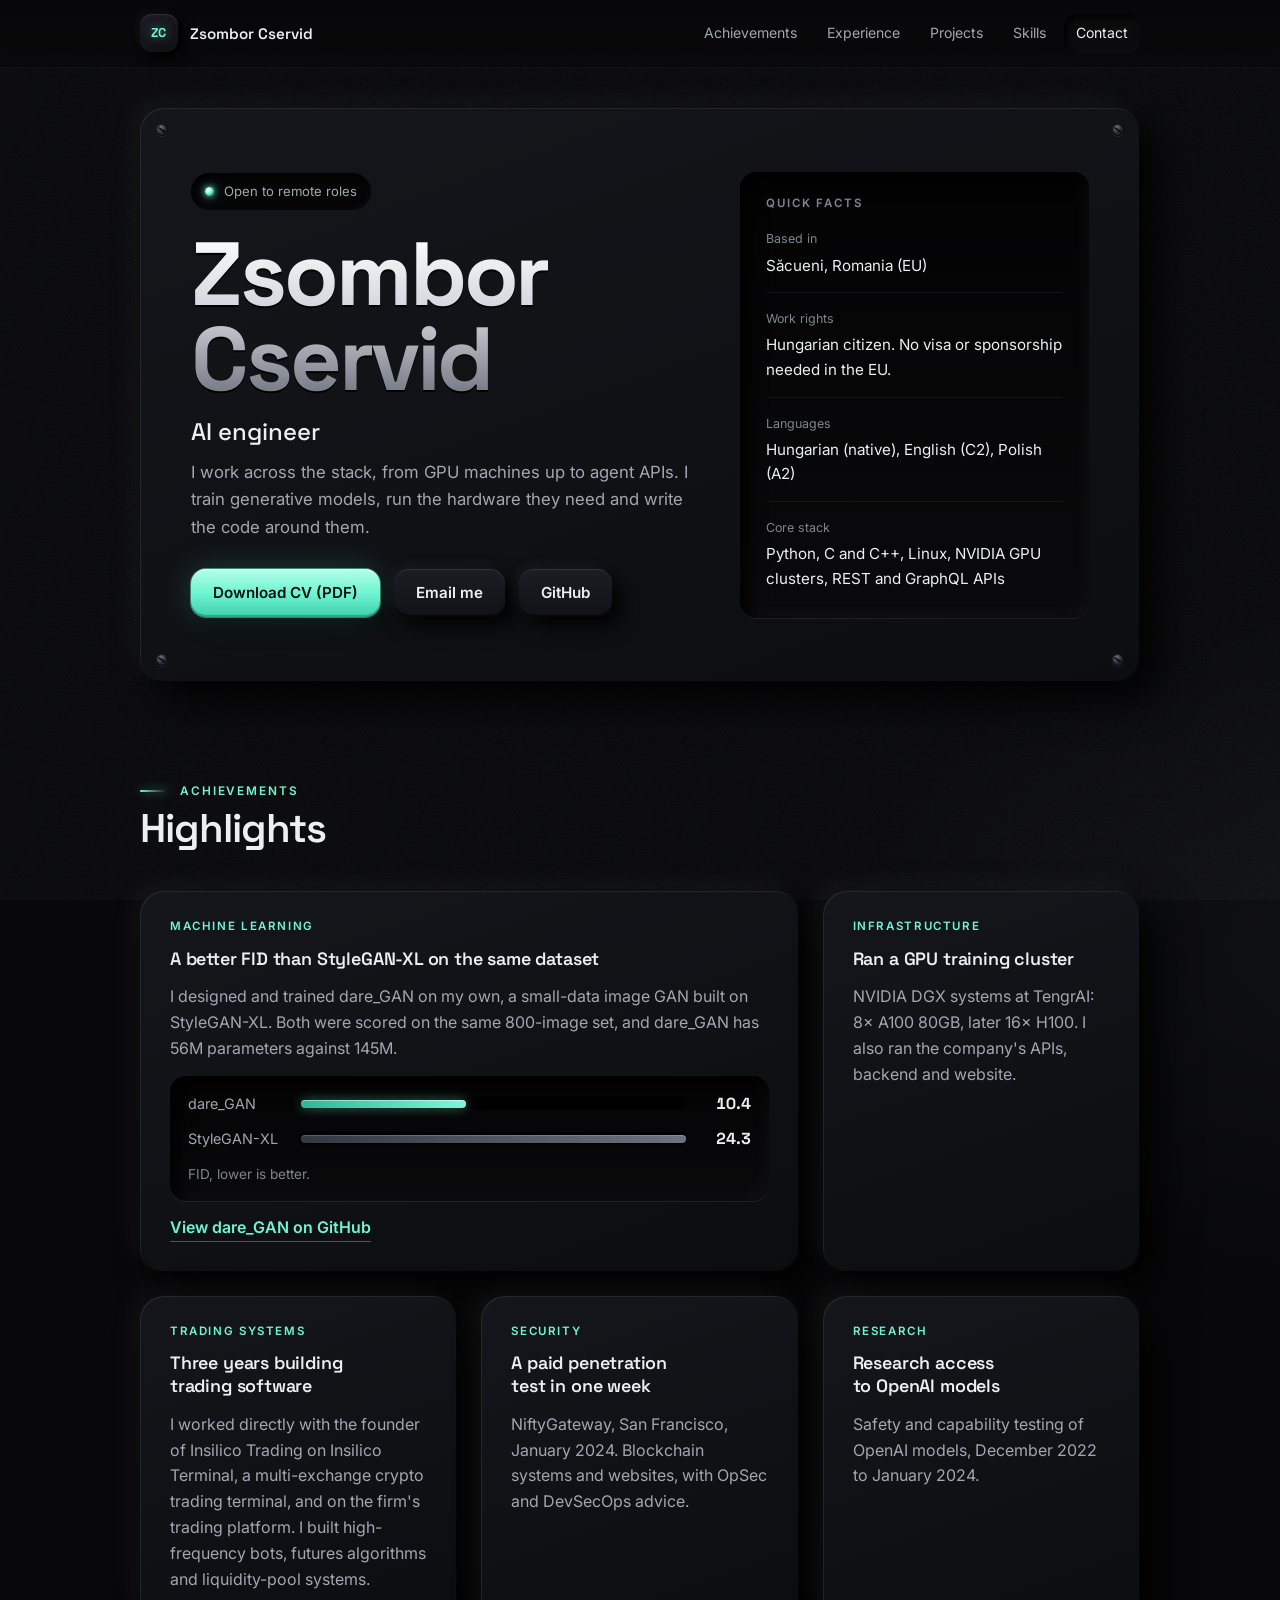
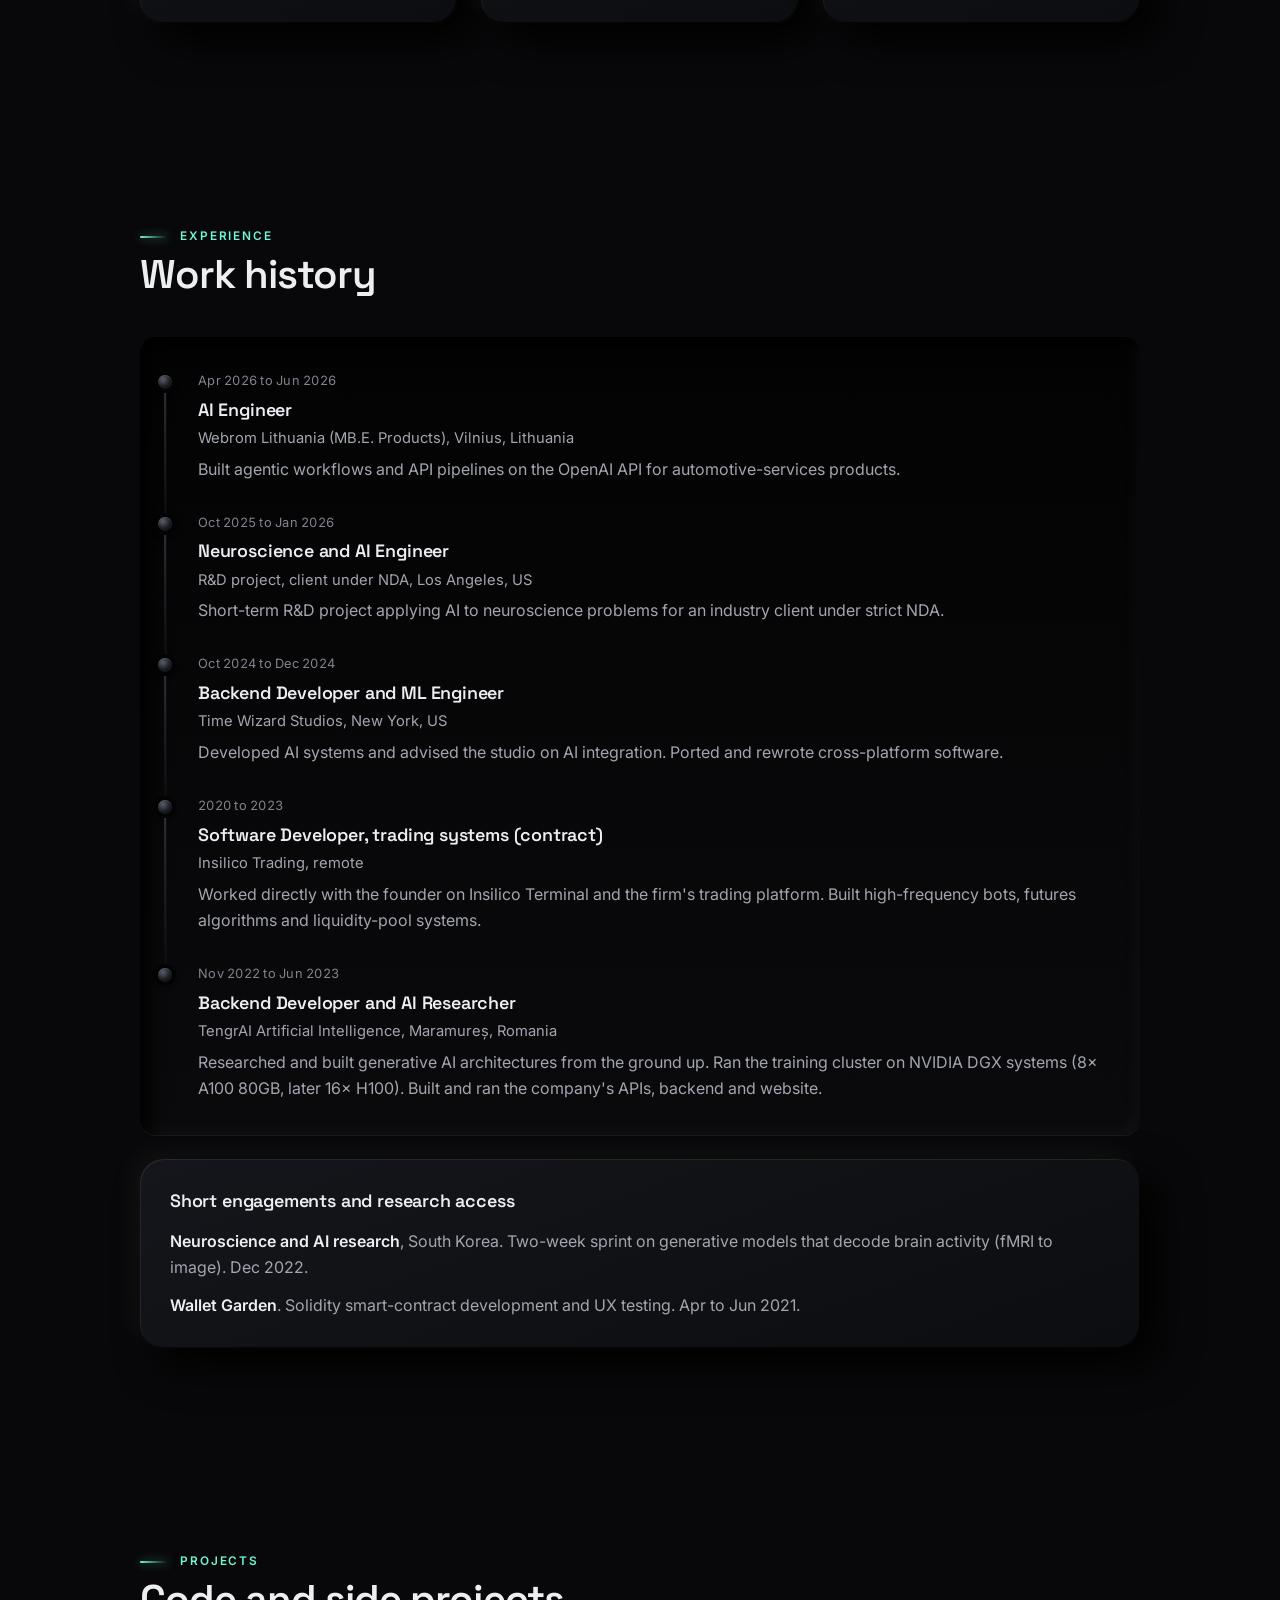
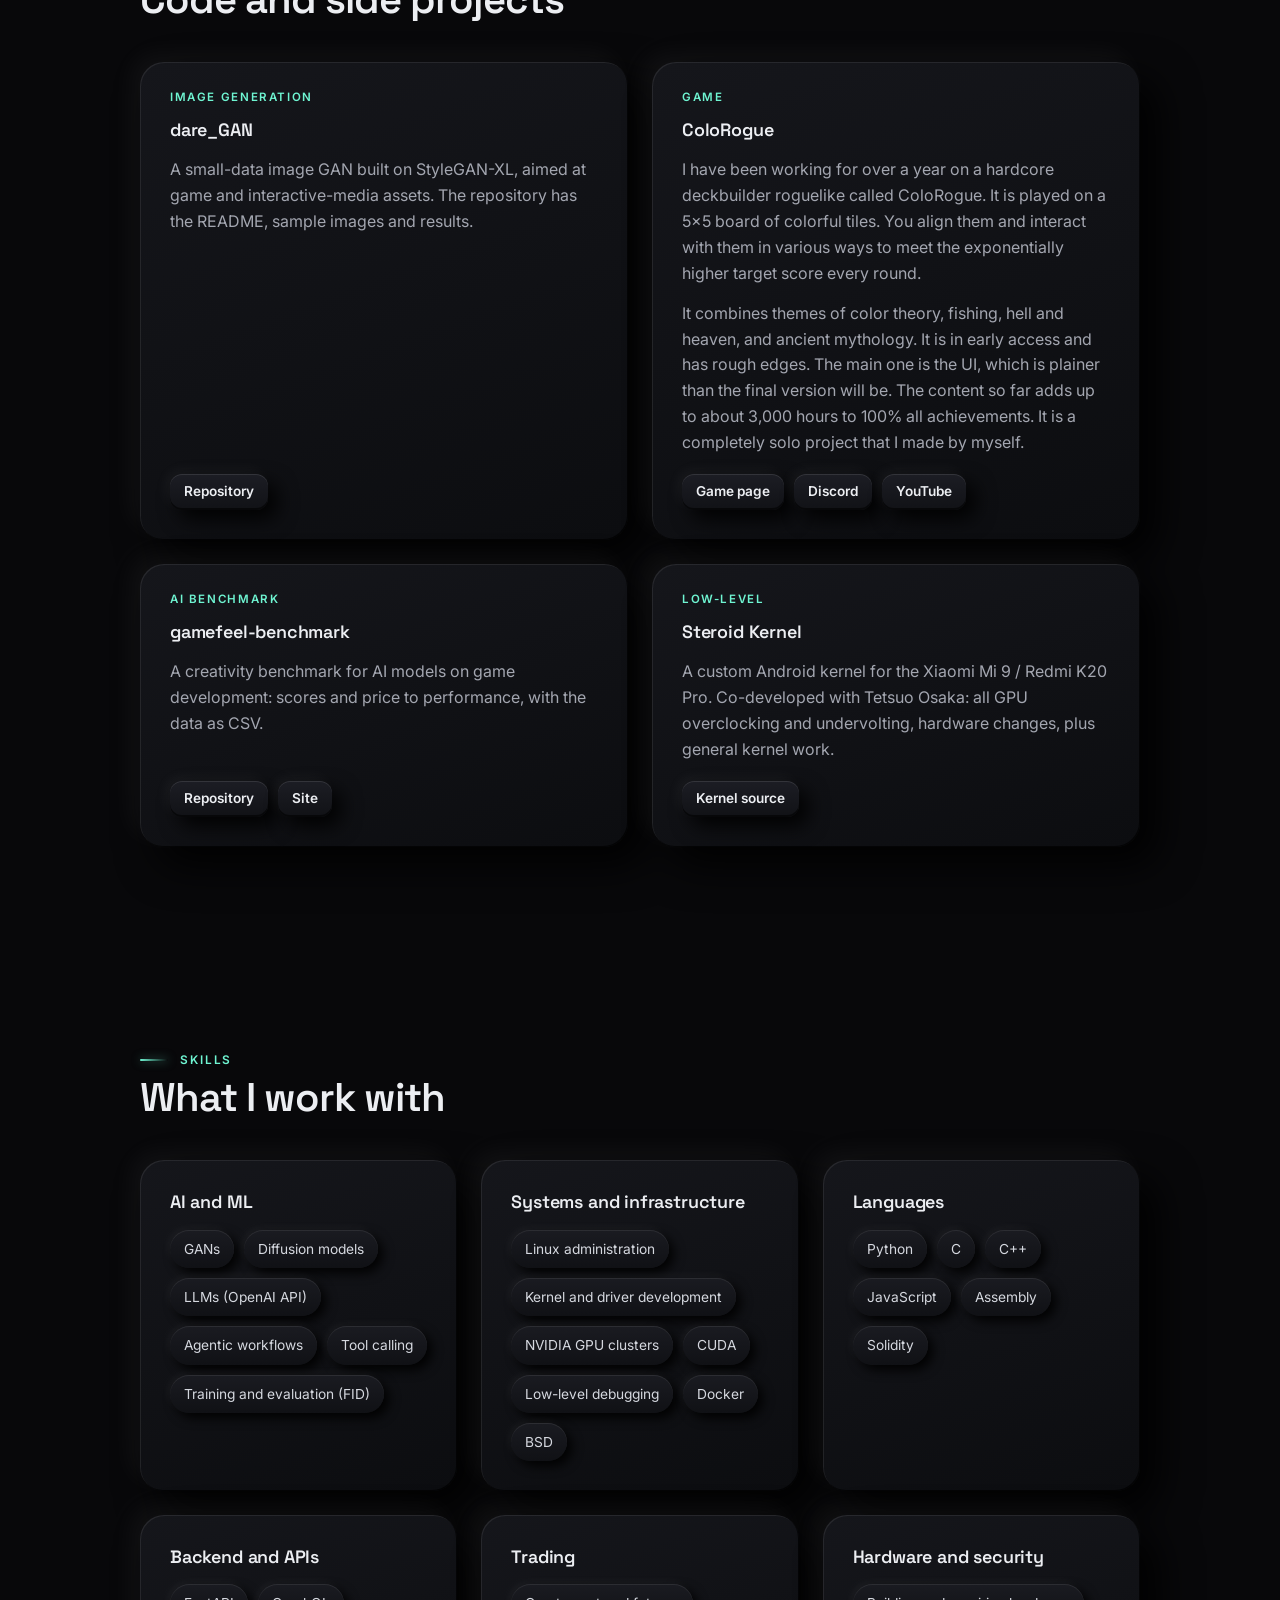
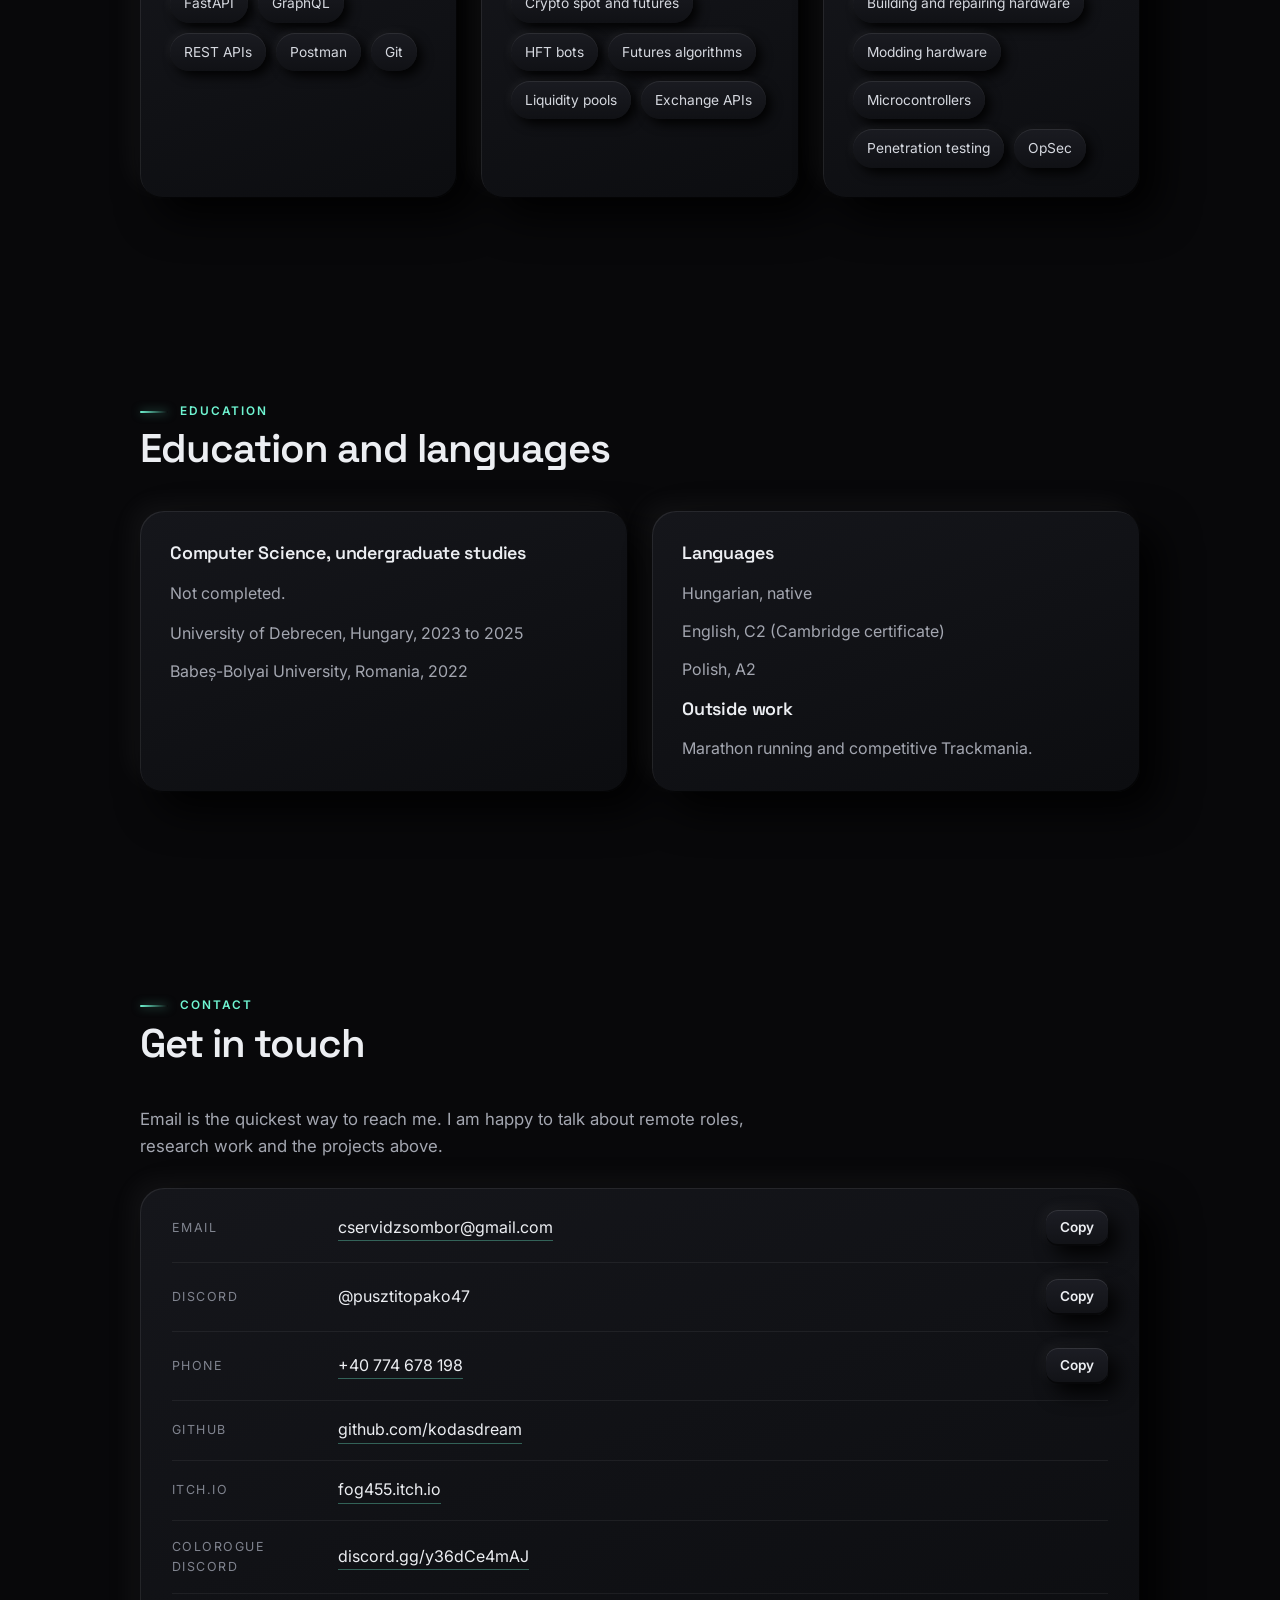
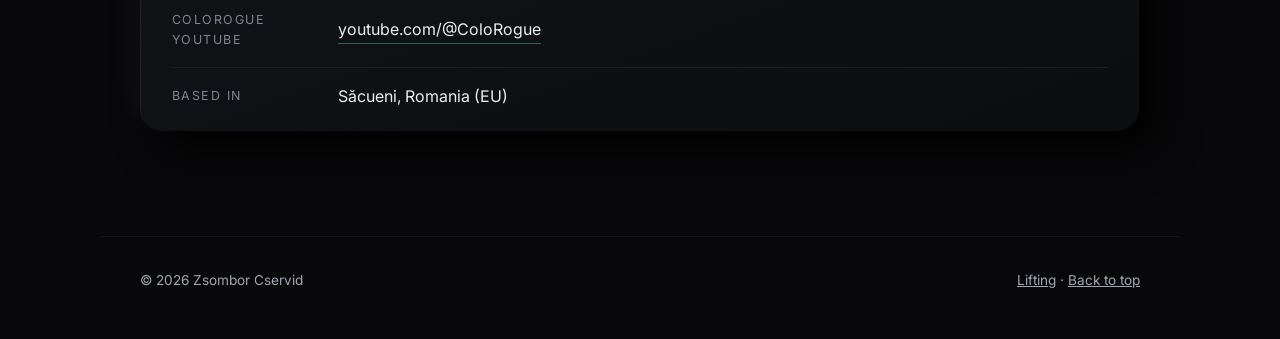
==== index.html @ a8b444e5 "Personal site: main page, lifting page and CV Co-Authored-By: Claude Haiku 5.5 <noreply@anthropic.co" ====
<!doctype html>
<html lang="en">
<head>
  <meta charset="utf-8">
  <meta name="viewport" content="width=device-width, initial-scale=1, viewport-fit=cover">
  <title>Zsombor Cservid, AI engineer</title>
  <meta name="description" content="Zsombor Cservid, AI engineer: generative models, LLM agents, GPU clusters and Linux. Achievements, work history, projects, CV and contact.">
  <meta name="theme-color" content="#08080a">
  <meta property="og:type" content="website">
  <meta property="og:title" content="Zsombor Cservid, AI engineer">
  <meta property="og:description" content="Generative models, LLM agents, GPU clusters and Linux. Achievements, projects, CV and contact.">
  <meta property="og:url" content="https://kodasdream.github.io/">
  <link rel="canonical" href="https://kodasdream.github.io/">
  <link rel="icon" href="favicon.svg" type="image/svg+xml">
  <link rel="preconnect" href="https://fonts.googleapis.com">
  <link rel="preconnect" href="https://fonts.gstatic.com" crossorigin>
  <link rel="stylesheet" href="https://fonts.googleapis.com/css2?family=Inter:wght@400;500;600&family=Space+Grotesk:wght@500;600;700&display=swap">
  <link rel="stylesheet" href="assets/site.css">
</head>
<body>
  <a class="skip" href="#main">Skip to content</a>

  <header class="topbar">
    <div class="wrap bar">
      <a class="brand" href="#top">
        <span class="monogram" aria-hidden="true">ZC</span>
        <span class="brand-name">Zsombor Cservid</span>
      </a>
      <nav aria-label="Sections">
        <a href="#achievements">Achievements</a>
        <a href="#experience">Experience</a>
        <a href="#projects">Projects</a>
        <a href="#skills">Skills</a>
        <a href="#contact">Contact</a>
      </nav>
    </div>
  </header>

  <main id="main" class="wrap">
    <section class="hero raised" id="top" aria-labelledby="name">
      <span class="screw s-tl" aria-hidden="true"></span>
      <span class="screw s-tr" aria-hidden="true"></span>
      <span class="screw s-bl" aria-hidden="true"></span>
      <span class="screw s-br" aria-hidden="true"></span>

      <div class="hero-copy">
        <p class="eyebrow"><span class="led" aria-hidden="true"></span>Open to remote roles</p>
        <h1 id="name">Zsombor Cservid</h1>
        <p class="role">AI engineer</p>
        <p class="lede">I work across the stack, from GPU machines up to agent APIs. I train generative models, run the hardware they need and write the code around them.</p>
        <div class="actions">
          <a class="key primary" href="Cservid_Zsombor_CV_AI_Engineer.pdf" download>Download CV (PDF)</a>
          <a class="key" href="mailto:cservidzsombor@gmail.com">Email me</a>
          <a class="key" href="https://github.com/kodasdream">GitHub</a>
        </div>
      </div>

      <aside class="spec well" aria-label="Quick facts">
        <p class="plate">Quick facts</p>
        <dl>
          <div><dt>Based in</dt><dd>Săcueni, Romania (EU)</dd></div>
          <div><dt>Work rights</dt><dd>Hungarian citizen. No visa or sponsorship needed in the EU.</dd></div>
          <div><dt>Languages</dt><dd>Hungarian (native), English (C2), Polish (A2)</dd></div>
          <div><dt>Core stack</dt><dd>Python, C and C++, Linux, NVIDIA GPU clusters, REST and GraphQL APIs</dd></div>
        </dl>
      </aside>
    </section>

    <section class="block" id="achievements" aria-labelledby="achievements-title">
      <header class="head">
        <p class="kicker">Achievements</p>
        <h2 id="achievements-title">Highlights</h2>
      </header>

      <div class="tiles">
        <article class="tile raised wide">
          <p class="tag">Machine learning</p>
          <h3>A better FID than StyleGAN-XL on the same dataset</h3>
          <p>I designed and trained dare_GAN on my own, a small-data image GAN built on StyleGAN-XL. Both were scored on the same 800-image set, and dare_GAN has 56M parameters against 145M.</p>
          <div class="gauge well" role="img" aria-label="FID on the same 800-image set: dare_GAN 10.4, StyleGAN-XL 24.3. Lower is better.">
            <div class="gauge-row">
              <span class="gauge-name">dare_GAN</span>
              <span class="meter"><i style="--w: 42.8%"></i></span>
              <span class="gauge-value">10.4</span>
            </div>
            <div class="gauge-row">
              <span class="gauge-name">StyleGAN-XL</span>
              <span class="meter"><i class="base" style="--w: 100%"></i></span>
              <span class="gauge-value">24.3</span>
            </div>
            <p class="note">FID, lower is better.</p>
          </div>
          <a class="text-link" href="https://github.com/kodasdream/dare_GAN">View dare_GAN on GitHub</a>
        </article>

        <article class="tile raised">
          <p class="tag">Infrastructure</p>
          <h3>Ran a GPU training cluster</h3>
          <p>NVIDIA DGX systems at TengrAI: 8× A100 80GB, later 16× H100. I also ran the company's APIs, backend and website.</p>
        </article>

        <article class="tile raised">
          <p class="tag">Trading systems</p>
          <h3>Three years building trading software</h3>
          <p>I worked directly with the founder of Insilico Trading on Insilico Terminal, a multi-exchange crypto trading terminal, and on the firm's trading platform. I built high-frequency bots, futures algorithms and liquidity-pool systems.</p>
        </article>

        <article class="tile raised">
          <p class="tag">Security</p>
          <h3>A paid penetration test in one week</h3>
          <p>NiftyGateway, San Francisco, January 2024. Blockchain systems and websites, with OpSec and DevSecOps advice.</p>
        </article>

        <article class="tile raised">
          <p class="tag">Research</p>
          <h3>Research access to OpenAI models</h3>
          <p>Safety and capability testing of OpenAI models, December 2022 to January 2024.</p>
        </article>
      </div>
    </section>

    <section class="block" id="experience" aria-labelledby="experience-title">
      <header class="head">
        <p class="kicker">Experience</p>
        <h2 id="experience-title">Work history</h2>
      </header>

      <ol class="timeline well">
        <li>
          <time>Apr 2026 to Jun 2026</time>
          <h3>AI Engineer</h3>
          <p class="org">Webrom Lithuania (MB.E. Products), Vilnius, Lithuania</p>
          <p>Built agentic workflows and API pipelines on the OpenAI API for automotive-services products.</p>
        </li>
        <li>
          <time>Oct 2025 to Jan 2026</time>
          <h3>Neuroscience and AI Engineer</h3>
          <p class="org">R&amp;D project, client under NDA, Los Angeles, US</p>
          <p>Short-term R&amp;D project applying AI to neuroscience problems for an industry client under strict NDA.</p>
        </li>
        <li>
          <time>Oct 2024 to Dec 2024</time>
          <h3>Backend Developer and ML Engineer</h3>
          <p class="org">Time Wizard Studios, New York, US</p>
          <p>Developed AI systems and advised the studio on AI integration. Ported and rewrote cross-platform software.</p>
        </li>
        <li>
          <time>2020 to 2023</time>
          <h3>Software Developer, trading systems (contract)</h3>
          <p class="org">Insilico Trading, remote</p>
          <p>Worked directly with the founder on Insilico Terminal and the firm's trading platform. Built high-frequency bots, futures algorithms and liquidity-pool systems.</p>
        </li>
        <li>
          <time>Nov 2022 to Jun 2023</time>
          <h3>Backend Developer and AI Researcher</h3>
          <p class="org">TengrAI Artificial Intelligence, Maramureș, Romania</p>
          <p>Researched and built generative AI architectures from the ground up. Ran the training cluster on NVIDIA DGX systems (8× A100 80GB, later 16× H100). Built and ran the company's APIs, backend and website.</p>
        </li>
      </ol>

      <div class="card raised engagements">
        <h3>Short engagements and research access</h3>
        <ul class="plain">
          <li><strong>Neuroscience and AI research</strong>, South Korea. Two-week sprint on generative models that decode brain activity (fMRI to image). Dec 2022.</li>
          <li><strong>Wallet Garden</strong>. Solidity smart-contract development and UX testing. Apr to Jun 2021.</li>
        </ul>
      </div>
    </section>

    <section class="block" id="projects" aria-labelledby="projects-title">
      <header class="head">
        <p class="kicker">Projects</p>
        <h2 id="projects-title">Code and side projects</h2>
      </header>

      <div class="cards">
        <article class="card raised">
          <p class="tag">Image generation</p>
          <h3>dare_GAN</h3>
          <p>A small-data image GAN built on StyleGAN-XL, aimed at game and interactive-media assets. The repository has the README, sample images and results.</p>
          <div class="links">
            <a class="key mini" href="https://github.com/kodasdream/dare_GAN">Repository</a>
          </div>
        </article>

        <article class="card raised">
          <p class="tag">Game</p>
          <h3>ColoRogue</h3>
          <p>I have been working for over a year on a hardcore deckbuilder roguelike called ColoRogue. It is played on a 5×5 board of colorful tiles. You align them and interact with them in various ways to meet the exponentially higher target score every round.</p>
          <p>It combines themes of color theory, fishing, hell and heaven, and ancient mythology. It is in early access and has rough edges. The main one is the UI, which is plainer than the final version will be. The content so far adds up to about 3,000 hours to 100% all achievements. It is a completely solo project that I made by myself.</p>
          <div class="links">
            <a class="key mini" href="https://kodasdream.github.io/colorogue-site/">Game page</a>
            <a class="key mini" href="https://discord.gg/y36dCe4mAJ">Discord</a>
            <a class="key mini" href="https://www.youtube.com/@ColoRogue">YouTube</a>
          </div>
        </article>

        <article class="card raised">
          <p class="tag">AI benchmark</p>
          <h3>gamefeel-benchmark</h3>
          <p>A creativity benchmark for AI models on game development: scores and price to performance, with the data as CSV.</p>
          <div class="links">
            <a class="key mini" href="https://github.com/kodasdream/gamefeel-benchmark">Repository</a>
            <a class="key mini" href="https://kodasdream.github.io/gamefeel-benchmark/">Site</a>
          </div>
        </article>

        <article class="card raised">
          <p class="tag">Low-level</p>
          <h3>Steroid Kernel</h3>
          <p>A custom Android kernel for the Xiaomi Mi 9 / Redmi K20 Pro. Co-developed with Tetsuo Osaka: all GPU overclocking and undervolting, hardware changes, plus general kernel work.</p>
          <div class="links">
            <a class="key mini" href="https://github.com/tetsuo55/android_kernel_xiaomi_sm8150">Kernel source</a>
          </div>
        </article>
      </div>
    </section>

    <section class="block" id="skills" aria-labelledby="skills-title">
      <header class="head">
        <p class="kicker">Skills</p>
        <h2 id="skills-title">What I work with</h2>
      </header>

      <div class="cards three">
        <article class="card raised">
          <h3>AI and ML</h3>
          <ul class="chips">
            <li>GANs</li>
            <li>Diffusion models</li>
            <li>LLMs (OpenAI API)</li>
            <li>Agentic workflows</li>
            <li>Tool calling</li>
            <li>Training and evaluation (FID)</li>
          </ul>
        </article>

        <article class="card raised">
          <h3>Systems and infrastructure</h3>
          <ul class="chips">
            <li>Linux administration</li>
            <li>Kernel and driver development</li>
            <li>NVIDIA GPU clusters</li>
            <li>CUDA</li>
            <li>Low-level debugging</li>
            <li>Docker</li>
            <li>BSD</li>
          </ul>
        </article>

        <article class="card raised">
          <h3>Languages</h3>
          <ul class="chips">
            <li>Python</li>
            <li>C</li>
            <li>C++</li>
            <li>JavaScript</li>
            <li>Assembly</li>
            <li>Solidity</li>
          </ul>
        </article>

        <article class="card raised">
          <h3>Backend and APIs</h3>
          <ul class="chips">
            <li>FastAPI</li>
            <li>GraphQL</li>
            <li>REST APIs</li>
            <li>Postman</li>
            <li>Git</li>
          </ul>
        </article>

        <article class="card raised">
          <h3>Trading</h3>
          <ul class="chips">
            <li>Crypto spot and futures</li>
            <li>HFT bots</li>
            <li>Futures algorithms</li>
            <li>Liquidity pools</li>
            <li>Exchange APIs</li>
          </ul>
        </article>

        <article class="card raised">
          <h3>Hardware and security</h3>
          <ul class="chips">
            <li>Building and repairing hardware</li>
            <li>Modding hardware</li>
            <li>Microcontrollers</li>
            <li>Penetration testing</li>
            <li>OpSec</li>
          </ul>
        </article>
      </div>
    </section>

    <section class="block" id="education" aria-labelledby="education-title">
      <header class="head">
        <p class="kicker">Education</p>
        <h2 id="education-title">Education and languages</h2>
      </header>

      <div class="split">
        <article class="card raised">
          <h3>Computer Science, undergraduate studies</h3>
          <p>Not completed.</p>
          <ul class="plain">
            <li>University of Debrecen, Hungary, 2023 to 2025</li>
            <li>Babeș-Bolyai University, Romania, 2022</li>
          </ul>
        </article>

        <article class="card raised">
          <h3>Languages</h3>
          <ul class="plain">
            <li>Hungarian, native</li>
            <li>English, C2 (Cambridge certificate)</li>
            <li>Polish, A2</li>
          </ul>
          <h3>Outside work</h3>
          <p>Marathon running and competitive Trackmania.</p>
        </article>
      </div>
    </section>

    <section class="block" id="contact" aria-labelledby="contact-title">
      <header class="head">
        <p class="kicker">Contact</p>
        <h2 id="contact-title">Get in touch</h2>
      </header>
      <p class="lede">Email is the quickest way to reach me. I am happy to talk about remote roles, research work and the projects above.</p>

      <div class="contact raised">
        <div class="row">
          <span class="label">Email</span>
          <a href="mailto:cservidzsombor@gmail.com">cservidzsombor@gmail.com</a>
          <button class="key mini" type="button" data-copy="cservidzsombor@gmail.com">Copy</button>
        </div>
        <div class="row">
          <span class="label">Discord</span>
          <span>@pusztitopako47</span>
          <button class="key mini" type="button" data-copy="@pusztitopako47">Copy</button>
        </div>
        <div class="row">
          <span class="label">Phone</span>
          <a href="tel:+40774678198">+40 774 678 198</a>
          <button class="key mini" type="button" data-copy="+40 774 678 198">Copy</button>
        </div>
        <div class="row">
          <span class="label">GitHub</span>
          <a href="https://github.com/kodasdream">github.com/kodasdream</a>
        </div>
        <div class="row">
          <span class="label">itch.io</span>
          <a href="https://fog455.itch.io">fog455.itch.io</a>
        </div>
        <div class="row">
          <span class="label">ColoRogue Discord</span>
          <a href="https://discord.gg/y36dCe4mAJ">discord.gg/y36dCe4mAJ</a>
        </div>
        <div class="row">
          <span class="label">ColoRogue YouTube</span>
          <a href="https://www.youtube.com/@ColoRogue">youtube.com/@ColoRogue</a>
        </div>
        <div class="row">
          <span class="label">Based in</span>
          <span>Săcueni, Romania (EU)</span>
        </div>
      </div>
    </section>
  </main>

  <footer class="wrap foot">
    <p>© 2026 Zsombor Cservid</p>
    <p><a href="lifting/">Lifting</a> · <a href="#top">Back to top</a></p>
  </footer>

  <script>
    // Copy buttons. If the browser refuses clipboard access, select the value instead.
    document.querySelectorAll('[data-copy]').forEach((button) => {
      const label = button.textContent;
      button.addEventListener('click', async () => {
        try {
          await navigator.clipboard.writeText(button.dataset.copy);
          button.textContent = 'Copied';
        } catch {
          const range = document.createRange();
          range.selectNodeContents(button.previousElementSibling);
          const selection = window.getSelection();
          selection.removeAllRanges();
          selection.addRange(range);
          button.textContent = 'Selected';
        }
        setTimeout(() => { button.textContent = label; }, 1600);
      });
    });

    // Highlight the section in view in the top bar.
    const links = [...document.querySelectorAll('.topbar nav a')];
    const observer = new IntersectionObserver((entries) => {
      entries.forEach((entry) => {
        if (!entry.isIntersecting) return;
        links.forEach((link) => {
          if (link.getAttribute('href') === '#' + entry.target.id) {
            link.setAttribute('aria-current', 'true');
          } else {
            link.removeAttribute('aria-current');
          }
        });
      });
    }, { rootMargin: '-45% 0px -50% 0px' });
    links.forEach((link) => {
      const section = document.querySelector(link.getAttribute('href'));
      if (section) observer.observe(section);
    });
  </script>
</body>
</html>
---- assets/site.css ----
/* Shared styles for the main page and the lifting page.
   Black base, soft extruded panels (neumorphism), with metal, LED and screw details (skeuomorphism).
   Plain CSS, no build step. */

:root {
  color-scheme: dark;
  --bg: #08080a;
  --surface-hi: #15161b;
  --surface-lo: #0c0d10;
  --well: #040405;
  --text: #eceef2;
  --muted: #a3a6b0;
  --faint: #80848f;
  --led: #6ff5d2;
  --shadow: rgba(0, 0, 0, 0.92);
  --light: rgba(255, 255, 255, 0.045);
  --radius: 24px;
  --radius-sm: 16px;
  --display: "Space Grotesk", "Inter", system-ui, sans-serif;
  --body: "Inter", system-ui, -apple-system, "Segoe UI", sans-serif;
}

*,
*::before,
*::after {
  box-sizing: border-box;
}

[hidden] {
  display: none !important;
}

html {
  -webkit-text-size-adjust: 100%;
  scroll-behavior: smooth;
  scroll-padding-top: 140px;
}

body {
  margin: 0;
  min-height: 100vh;
  background:
    radial-gradient(1100px 620px at 12% -12%, #17181e 0%, transparent 62%),
    radial-gradient(900px 560px at 108% 14%, #101116 0%, transparent 60%),
    var(--bg);
  color: var(--text);
  font: 400 1rem/1.62 var(--body);
}

/* Fine grain over the page, like brushed metal under a matte finish. */
body::before {
  content: "";
  position: fixed;
  inset: 0;
  z-index: 0;
  pointer-events: none;
  opacity: 0.06;
  background-image: url("data:image/svg+xml,%3Csvg xmlns='http://www.w3.org/2000/svg' width='180' height='180'%3E%3Cfilter id='n'%3E%3CfeTurbulence type='fractalNoise' baseFrequency='.9' numOctaves='3' stitchTiles='stitch'/%3E%3C/filter%3E%3Crect width='100%25' height='100%25' filter='url(%23n)'/%3E%3C/svg%3E");
}

h1,
h2,
h3,
p,
dl,
dd {
  margin: 0;
}

p {
  color: var(--muted);
}

ul {
  margin: 0;
  padding: 0;
  list-style: none;
}

a {
  color: inherit;
}

a:focus-visible,
button:focus-visible,
input:focus-visible {
  outline: 2px solid var(--led);
  outline-offset: 3px;
}

.sr-only {
  position: absolute;
  width: 1px;
  height: 1px;
  overflow: hidden;
  clip: rect(0 0 0 0);
  white-space: nowrap;
}

.skip {
  position: absolute;
  left: 16px;
  top: -60px;
  z-index: 20;
  padding: 8px 14px;
  border-radius: 10px;
  background: var(--led);
  color: #03110d;
  font-weight: 600;
  text-decoration: none;
}

.skip:focus {
  top: 12px;
}

.wrap {
  position: relative;
  z-index: 1;
  width: min(1080px, 100%);
  margin-inline: auto;
  padding-inline: clamp(16px, 4vw, 40px);
}

/* ---------- surfaces ---------- */

.raised {
  background: linear-gradient(160deg, var(--surface-hi) 0%, var(--surface-lo) 100%);
  border-radius: var(--radius);
  box-shadow:
    18px 18px 40px var(--shadow),
    -10px -10px 26px var(--light),
    inset 1px 1px 0 rgba(255, 255, 255, 0.08),
    inset -1px -1px 0 rgba(0, 0, 0, 0.7);
}

.well {
  background: linear-gradient(180deg, #030304 0%, #0a0a0c 100%);
  border-radius: var(--radius-sm);
  box-shadow:
    inset 8px 8px 18px #000,
    inset -6px -6px 16px rgba(255, 255, 255, 0.035),
    0 1px 0 rgba(255, 255, 255, 0.07);
}

.plate {
  font: 600 0.72rem/1 var(--body);
  letter-spacing: 0.16em;
  text-transform: uppercase;
  color: var(--faint);
  text-shadow: 0 1px 0 rgba(255, 255, 255, 0.06), 0 -1px 0 #000;
}

.tag {
  font: 600 0.72rem/1 var(--body);
  letter-spacing: 0.14em;
  text-transform: uppercase;
  color: var(--led);
}

.note,
.meta,
.count {
  font-size: 0.85rem;
  color: var(--faint);
}

.text-link {
  align-self: flex-start;
  color: var(--led);
  font-weight: 600;
  text-decoration: none;
  border-bottom: 1px solid rgba(111, 245, 210, 0.35);
}

.text-link:hover {
  border-bottom-color: var(--led);
}

/* ---------- skeuomorphic parts ---------- */

.led {
  flex: none;
  width: 9px;
  height: 9px;
  border-radius: 50%;
  background: radial-gradient(circle at 35% 35%, #f0fff9 0 10%, var(--led) 42%, #1b6d5a 100%);
  box-shadow: 0 0 6px var(--led), 0 0 16px rgba(111, 245, 210, 0.45);
  animation: breathe 3.4s ease-in-out infinite;
}

@keyframes breathe {
  50% {
    opacity: 0.5;
  }
}

.screw {
  position: absolute;
  width: 12px;
  height: 12px;
  border-radius: 50%;
  background: radial-gradient(circle at 35% 30%, #7a7e88 0, #2b2d34 45%, #0b0c0f 100%);
  box-shadow: inset 0 0 0 1px rgba(0, 0, 0, 0.7), 0 1px 0 rgba(255, 255, 255, 0.09);
}

.screw::after {
  content: "";
  position: absolute;
  left: 2px;
  right: 2px;
  top: 50%;
  height: 1.5px;
  margin-top: -0.75px;
  background: rgba(0, 0, 0, 0.8);
  transform: rotate(35deg);
}

.s-tl {
  top: 16px;
  left: 16px;
}

.s-tr {
  top: 16px;
  right: 16px;
}

.s-bl {
  bottom: 16px;
  left: 16px;
}

.s-br {
  bottom: 16px;
  right: 16px;
}

/* Keys: pressable buttons that sink when pressed. */
.key {
  display: inline-flex;
  align-items: center;
  justify-content: center;
  gap: 0.5rem;
  min-height: 48px;
  padding: 0 22px;
  border: 0;
  border-radius: 15px;
  background: linear-gradient(180deg, #1c1d24 0%, #111216 100%);
  color: var(--text);
  font: 600 0.95rem/1 var(--body);
  text-decoration: none;
  cursor: pointer;
  box-shadow:
    9px 9px 20px var(--shadow),
    -5px -5px 14px var(--light),
    inset 0 1px 0 rgba(255, 255, 255, 0.1),
    inset 0 -2px 0 rgba(0, 0, 0, 0.6);
  transition: box-shadow 0.18s ease, transform 0.08s ease, color 0.18s ease;
}

.key:hover {
  color: #fff;
}

.key:active {
  transform: translateY(1px);
  box-shadow:
    inset 5px 5px 12px #000,
    inset -3px -3px 8px rgba(255, 255, 255, 0.03);
}

.key.primary {
  color: #03110d;
  background: linear-gradient(180deg, #b4fde9 0%, #6ff5d2 50%, #3fcfae 100%);
  box-shadow:
    0 0 0 1px rgba(111, 245, 210, 0.45),
    0 0 30px rgba(111, 245, 210, 0.22),
    9px 9px 20px var(--shadow),
    inset 0 1px 0 rgba(255, 255, 255, 0.75),
    inset 0 -2px 0 rgba(0, 90, 70, 0.35);
}

.key.primary:hover {
  color: #03110d;
}

.key.primary:active {
  box-shadow:
    0 0 18px rgba(111, 245, 210, 0.2),
    inset 5px 5px 12px rgba(0, 70, 56, 0.5);
}

.key.mini {
  min-height: 36px;
  padding: 0 14px;
  border-radius: 12px;
  font-size: 0.85rem;
}

.badge {
  display: inline-block;
  margin-left: 8px;
  padding: 4px 9px;
  border-radius: 999px;
  background: var(--led);
  color: #03110d;
  font-size: 0.68rem;
  font-weight: 700;
  letter-spacing: 0.08em;
  text-transform: uppercase;
  vertical-align: 2px;
  box-shadow: 0 0 12px rgba(111, 245, 210, 0.35);
}

/* ---------- top bar ---------- */

.topbar {
  position: sticky;
  top: env(safe-area-inset-top, 0px);
  z-index: 10;
  padding-block: 14px;
  background: linear-gradient(180deg, rgba(8, 8, 10, 0.96), rgba(8, 8, 10, 0.8));
  -webkit-backdrop-filter: blur(12px);
  backdrop-filter: blur(12px);
  border-bottom: 1px solid rgba(255, 255, 255, 0.04);
}

.topbar .bar {
  display: flex;
  flex-wrap: wrap;
  align-items: center;
  justify-content: space-between;
  gap: 12px;
}

.brand {
  display: flex;
  align-items: center;
  gap: 12px;
  color: var(--text);
  font: 600 0.95rem/1 var(--display);
  text-decoration: none;
}

.monogram {
  display: grid;
  place-items: center;
  width: 38px;
  height: 38px;
  border-radius: 12px;
  background: linear-gradient(160deg, #1c1d24, #0f1014);
  box-shadow: 5px 5px 12px var(--shadow), -3px -3px 8px var(--light), inset 0 1px 0 rgba(255, 255, 255, 0.1);
  color: var(--led);
  font: 700 0.8rem/1 var(--display);
  letter-spacing: 0.04em;
  text-shadow: 0 0 10px rgba(111, 245, 210, 0.5);
}

.topbar nav {
  display: flex;
  flex-wrap: wrap;
  gap: 4px 6px;
}

.topbar nav a {
  padding: 8px 12px;
  border-radius: 12px;
  color: var(--muted);
  font-size: 0.88rem;
  text-decoration: none;
  transition: color 0.15s ease;
}

.topbar nav a:hover {
  color: var(--text);
}

.topbar nav a[aria-current="true"] {
  color: var(--text);
  background: #0b0b0d;
  box-shadow: inset 3px 3px 7px #000, inset -2px -2px 5px rgba(255, 255, 255, 0.03);
}

@media (max-width: 480px) {
  .brand-name {
    display: none;
  }
}

/* ---------- hero ---------- */

.hero {
  position: relative;
  display: grid;
  grid-template-columns: minmax(0, 1.45fr) minmax(0, 1fr);
  align-items: center;
  gap: clamp(24px, 4vw, 44px);
  margin-top: clamp(20px, 4vw, 40px);
  padding: clamp(44px, 6vw, 64px) clamp(24px, 4vw, 52px);
}

.hero.single {
  grid-template-columns: minmax(0, 1fr);
}

.hero-copy {
  min-width: 0;
}

.eyebrow {
  display: inline-flex;
  align-items: center;
  gap: 10px;
  margin-bottom: 22px;
  padding: 8px 14px;
  border-radius: 999px;
  background: #050506;
  box-shadow: inset 3px 3px 8px #000, inset -2px -2px 6px rgba(255, 255, 255, 0.03);
  font-size: 0.82rem;
}

h1 {
  font: 700 clamp(2.9rem, 8vw, 5.6rem)/0.95 var(--display);
  letter-spacing: -0.035em;
  text-wrap: balance;
  background: linear-gradient(180deg, #ffffff 0%, #d2d5dc 46%, #6d717c 100%);
  -webkit-background-clip: text;
  background-clip: text;
  color: transparent;
  filter: drop-shadow(0 2px 0 rgba(0, 0, 0, 0.9));
}

.role {
  margin: 14px 0 12px;
  color: var(--text);
  font: 500 clamp(1.15rem, 2.4vw, 1.5rem)/1.3 var(--display);
}

.lede {
  max-width: 56ch;
  margin-bottom: 28px;
  color: var(--muted);
  font-size: 1.05rem;
}

.actions {
  display: flex;
  flex-wrap: wrap;
  gap: 14px;
}

.spec {
  display: grid;
  gap: 20px;
  padding: 26px;
}

.spec dl {
  display: grid;
  gap: 16px;
}

.spec dl > div {
  display: grid;
  gap: 4px;
  padding-bottom: 14px;
  border-bottom: 1px solid rgba(255, 255, 255, 0.05);
}

.spec dl > div:last-child {
  padding-bottom: 0;
  border-bottom: 0;
}

.spec dt {
  font-size: 0.78rem;
  color: var(--faint);
}

.spec dd {
  font-size: 0.95rem;
  color: var(--text);
}

/* ---------- sections ---------- */

.block {
  padding-block: clamp(56px, 9vw, 104px);
}

.head {
  display: grid;
  gap: 10px;
  margin-bottom: clamp(24px, 4vw, 40px);
}

.kicker {
  display: flex;
  align-items: center;
  gap: 12px;
  font: 600 0.74rem/1 var(--body);
  letter-spacing: 0.16em;
  text-transform: uppercase;
  color: var(--led);
}

.kicker::before {
  content: "";
  width: 28px;
  height: 2px;
  border-radius: 2px;
  background: linear-gradient(90deg, var(--led), transparent);
  box-shadow: 0 0 10px rgba(111, 245, 210, 0.5);
}

h2 {
  font: 600 clamp(1.8rem, 3.6vw, 2.5rem)/1.1 var(--display);
  letter-spacing: -0.025em;
  text-wrap: balance;
}

h3 {
  font: 600 1.12rem/1.3 var(--display);
  letter-spacing: -0.01em;
  text-wrap: balance;
}

/* ---------- grids ---------- */

.tiles,
.cards,
.split,
.big-grid,
.lift-grid {
  display: grid;
  gap: clamp(16px, 2.6vw, 24px);
  grid-template-columns: minmax(0, 1fr);
}

@media (min-width: 620px) {
  .tiles,
  .cards,
  .split,
  .big-grid,
  .lift-grid {
    grid-template-columns: repeat(2, minmax(0, 1fr));
  }

  .tile.wide,
  .big.feature {
    grid-column: 1 / -1;
  }
}

@media (min-width: 920px) {
  .tiles,
  .cards.three,
  .lift-grid {
    grid-template-columns: repeat(3, minmax(0, 1fr));
  }

  .tile.wide {
    grid-column: span 2;
  }
}

.tile,
.card,
.big {
  display: flex;
  flex-direction: column;
  gap: 14px;
  min-width: 0;
  padding: clamp(22px, 3vw, 30px);
}

.card h3 {
  margin-bottom: 2px;
}

.links {
  display: flex;
  flex-wrap: wrap;
  gap: 10px;
  margin-top: auto;
  padding-top: 4px;
}

/* Achievement gauge: two inset meters, the shorter one is the better FID. */
.gauge {
  display: grid;
  gap: 12px;
  padding: 16px 18px;
}

.gauge-row {
  display: grid;
  grid-template-columns: minmax(0, 6rem) minmax(0, 1fr) 3rem;
  align-items: center;
  gap: 14px;
}

.gauge-name {
  font-size: 0.9rem;
  color: var(--muted);
}

.meter {
  display: block;
  height: 14px;
  padding: 3px;
  border-radius: 999px;
  background: #010101;
  box-shadow: inset 2px 2px 5px #000, inset -1px -1px 3px rgba(255, 255, 255, 0.05);
}

.meter i {
  display: block;
  width: var(--w);
  height: 100%;
  border-radius: 999px;
  background: linear-gradient(90deg, #2bb897, #7ff7d8);
  box-shadow: 0 0 12px rgba(111, 245, 210, 0.45), inset 0 1px 0 rgba(255, 255, 255, 0.45);
}

.meter i.base {
  background: linear-gradient(90deg, #353843, #6d7280);
  box-shadow: inset 0 1px 0 rgba(255, 255, 255, 0.18);
}

.gauge-value {
  font: 700 1rem/1 var(--display);
  font-variant-numeric: tabular-nums;
  text-align: right;
}

/* ---------- work history ---------- */

.timeline {
  position: relative;
  display: grid;
  gap: 30px;
  padding: 34px clamp(20px, 3vw, 36px) 34px 58px;
}

.timeline li {
  position: relative;
  display: grid;
  gap: 6px;
  min-width: 0;
}

.timeline li::before {
  content: "";
  position: absolute;
  left: -40px;
  top: 4px;
  width: 14px;
  height: 14px;
  border-radius: 50%;
  background: radial-gradient(circle at 35% 30%, #5a5e69 0, #1b1c22 55%, #08080a 100%);
  box-shadow: 0 0 0 4px #030304, 0 3px 6px #000, inset 0 1px 0 rgba(255, 255, 255, 0.14);
}

.timeline li:not(:last-child)::after {
  content: "";
  position: absolute;
  left: -34px;
  top: 22px;
  bottom: -32px;
  width: 2px;
  background: linear-gradient(#2a2c33, #0b0b0d);
  box-shadow: 1px 0 0 rgba(255, 255, 255, 0.04);
}

.timeline time {
  font-size: 0.8rem;
  letter-spacing: 0.02em;
  color: var(--faint);
  font-variant-numeric: tabular-nums;
}

.org {
  font-size: 0.92rem;
  color: var(--muted);
}

.engagements {
  margin-top: 24px;
}

.plain {
  display: grid;
  gap: 12px;
}

.plain li {
  color: var(--muted);
}

.plain strong {
  color: var(--text);
  font-weight: 600;
}

.chips {
  display: flex;
  flex-wrap: wrap;
  gap: 10px;
}

.chips li {
  padding: 8px 14px;
  border-radius: 999px;
  font-size: 0.86rem;
  color: #d5d8df;
  background: linear-gradient(180deg, #1a1b21, #101115);
  box-shadow: 5px 5px 11px var(--shadow), -3px -3px 8px var(--light), inset 0 1px 0 rgba(255, 255, 255, 0.08);
}

/* ---------- contact ---------- */

.contact {
  padding: 6px clamp(20px, 3vw, 32px);
}

.row {
  display: grid;
  grid-template-columns: 9.5rem minmax(0, 1fr) auto;
  align-items: center;
  gap: 14px;
  padding: 16px 0;
  border-bottom: 1px solid rgba(255, 255, 255, 0.06);
}

.row:last-child {
  border-bottom: 0;
}

.row > a,
.row > span:not(.label) {
  min-width: 0;
  overflow-wrap: anywhere;
  color: var(--text);
}

.row > a {
  justify-self: start;
  text-decoration: none;
  border-bottom: 1px solid rgba(111, 245, 210, 0.35);
}

.row > a:hover {
  border-bottom-color: var(--led);
}

.label {
  font-size: 0.78rem;
  letter-spacing: 0.12em;
  text-transform: uppercase;
  color: var(--faint);
}

@media (max-width: 560px) {
  .row {
    grid-template-columns: minmax(0, 1fr);
    gap: 6px;
  }

  .row .key {
    justify-self: start;
  }
}

/* ---------- tiles and cards ---------- */

.foot {
  display: flex;
  flex-wrap: wrap;
  justify-content: space-between;
  gap: 12px;
  padding-block: 32px 48px;
  border-top: 1px solid rgba(255, 255, 255, 0.05);
  font-size: 0.85rem;
  color: var(--faint);
}

.foot a {
  color: var(--muted);
}

/* ---------- lifting page ---------- */

.big-head {
  display: grid;
  gap: 8px;
}

.big h3 {
  font-size: clamp(1.4rem, 2.8vw, 1.8rem);
}

.readout {
  display: grid;
  gap: 6px;
  padding: 22px 24px 20px;
}

.digits {
  font: 700 clamp(3.2rem, 9vw, 5rem)/0.9 var(--display);
  font-variant-numeric: tabular-nums;
  letter-spacing: -0.03em;
  color: var(--led);
  text-shadow: 0 0 14px rgba(111, 245, 210, 0.5), 0 0 2px rgba(111, 245, 210, 0.9);
}

.feature .digits {
  font-size: clamp(3.8rem, 12vw, 6.4rem);
}

.unit {
  font-size: 0.82rem;
  letter-spacing: 0.1em;
  text-transform: uppercase;
  color: var(--muted);
}

.lb {
  font-size: 0.95rem;
  color: var(--faint);
  font-variant-numeric: tabular-nums;
}

.big-facts {
  display: grid;
  grid-template-columns: repeat(2, minmax(0, 1fr));
  gap: 14px;
}

.big-facts > div {
  display: grid;
  gap: 4px;
  min-width: 0;
}

.big-facts dt {
  font-size: 0.78rem;
  color: var(--faint);
}

.big-facts dd {
  color: var(--text);
  font-variant-numeric: tabular-nums;
}

.toolbar {
  display: grid;
  gap: 14px;
  margin-bottom: 14px;
}

.search {
  display: flex;
  align-items: center;
  min-height: 48px;
  padding: 0 16px;
}

.search:focus-within {
  box-shadow: inset 8px 8px 18px #000, inset -6px -6px 16px rgba(255, 255, 255, 0.035), 0 0 0 2px rgba(111, 245, 210, 0.35);
}

.search input {
  width: 100%;
  min-width: 0;
  border: 0;
  outline: 0;
  background: transparent;
  color: var(--text);
  font: 500 1rem var(--body);
}

.filters {
  display: flex;
  flex-wrap: wrap;
  gap: 10px;
}

.filters button {
  min-height: 38px;
  padding: 0 14px;
  border: 0;
  border-radius: 12px;
  background: linear-gradient(180deg, #1b1c22, #101116);
  color: var(--muted);
  font: 600 0.85rem var(--body);
  cursor: pointer;
  box-shadow: 5px 5px 11px var(--shadow), -3px -3px 8px var(--light), inset 0 1px 0 rgba(255, 255, 255, 0.08);
  transition: box-shadow 0.15s ease, color 0.15s ease;
}

.filters button:hover {
  color: var(--text);
}

.filters button[aria-pressed="true"] {
  color: var(--led);
  background: #050506;
  box-shadow: inset 4px 4px 10px #000, inset -2px -2px 6px rgba(255, 255, 255, 0.03), 0 0 14px rgba(111, 245, 210, 0.25);
  text-shadow: 0 0 10px rgba(111, 245, 210, 0.5);
}

.count {
  margin: 6px 0 18px;
  font-variant-numeric: tabular-nums;
}

.lift {
  gap: 10px;
  padding: 18px 18px 16px;
  border-radius: 18px;
}

.lift-top {
  display: flex;
  justify-content: space-between;
  align-items: flex-start;
  gap: 10px;
}

.lift h3 {
  font-size: 1rem;
}

.lift-set {
  font-size: 0.88rem;
  color: var(--muted);
}

.lift-est {
  display: flex;
  flex-wrap: wrap;
  align-items: baseline;
  gap: 4px 10px;
}

.lift-est b {
  font: 600 1.4rem/1 var(--display);
  font-variant-numeric: tabular-nums;
  color: var(--led);
}

.lift-est span {
  font-size: 0.82rem;
  color: var(--faint);
}

.tag-kind {
  flex: none;
  padding: 5px 9px;
  border-radius: 999px;
  background: #050506;
  box-shadow: inset 2px 2px 5px #000;
  font-size: 0.68rem;
  letter-spacing: 0.1em;
  text-transform: uppercase;
  color: var(--faint);
}

.notes h2 {
  font-size: clamp(1.5rem, 3vw, 2rem);
}

@media (max-width: 760px) {
  .hero {
    grid-template-columns: minmax(0, 1fr);
  }
}

@media (prefers-reduced-motion: reduce) {
  html {
    scroll-behavior: auto;
  }

  .led {
    animation: none;
  }

  .key,
  .filters button {
    transition: none;
  }
}
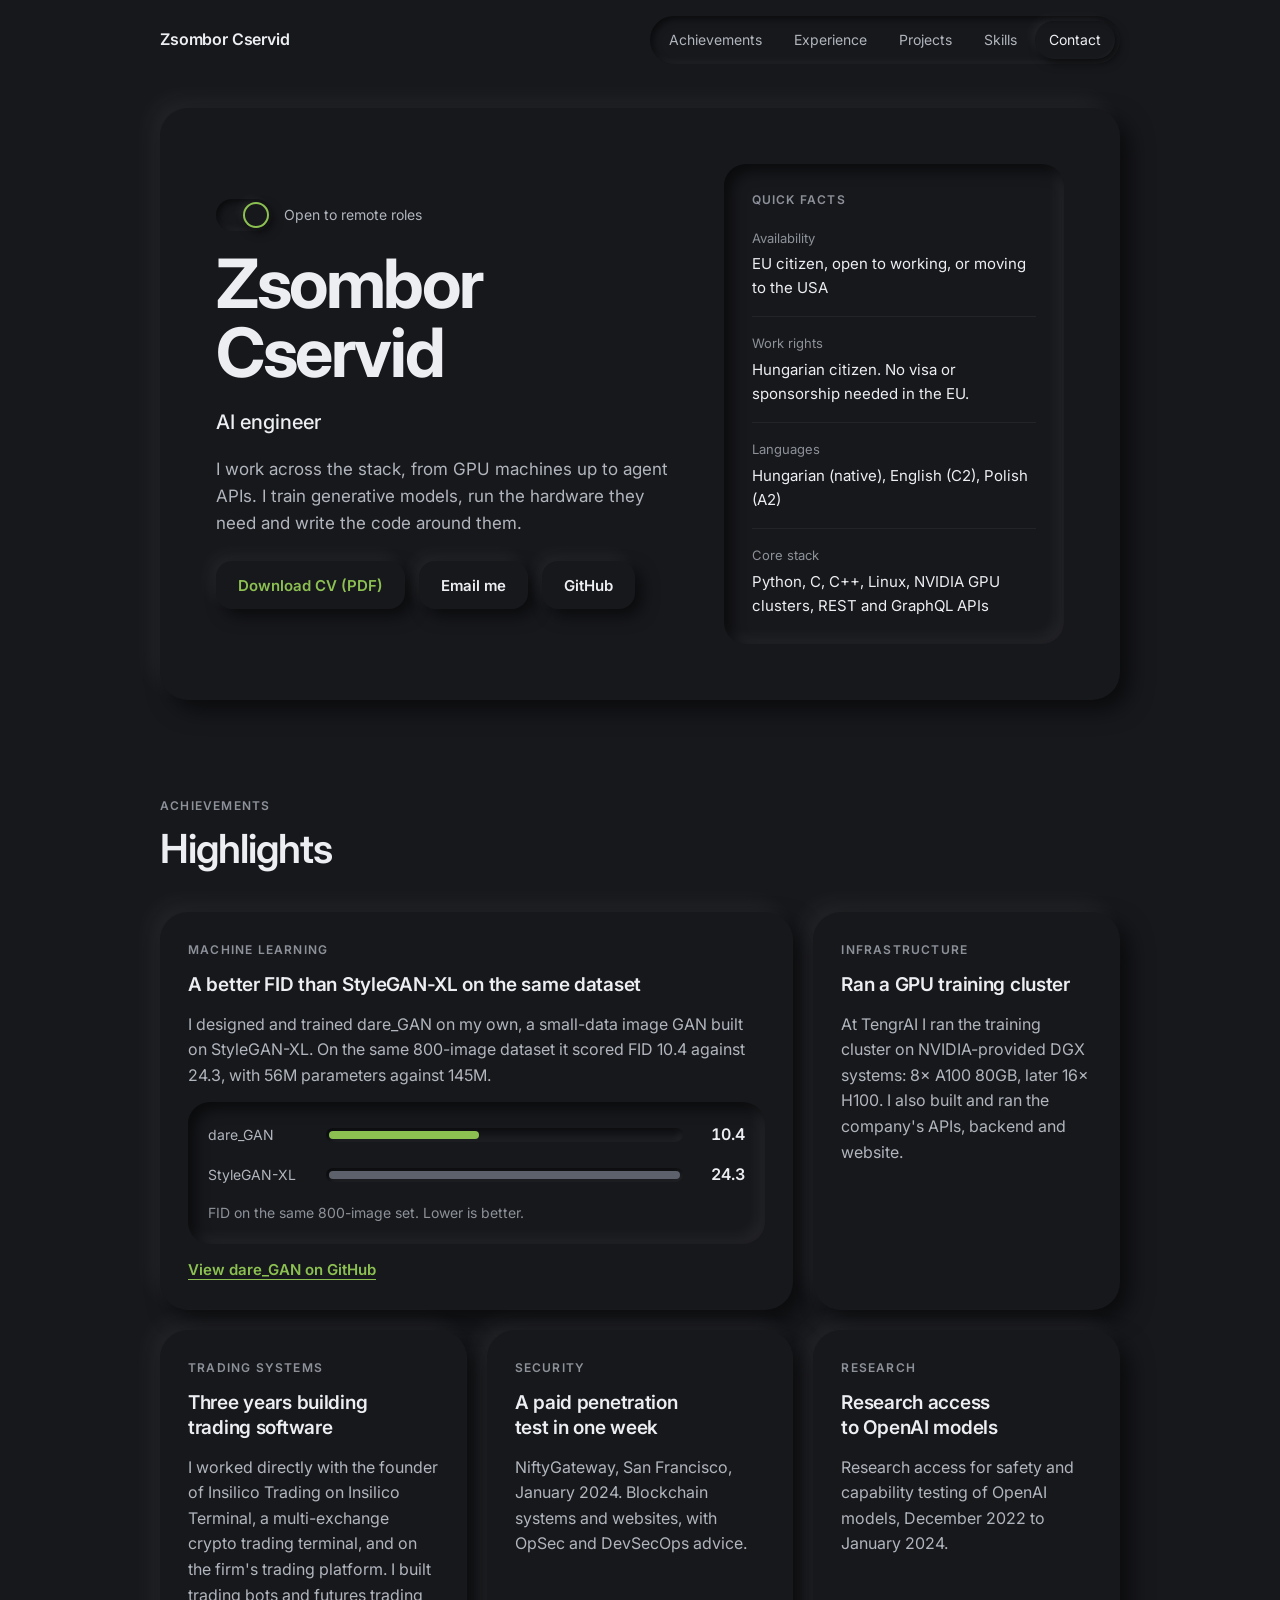
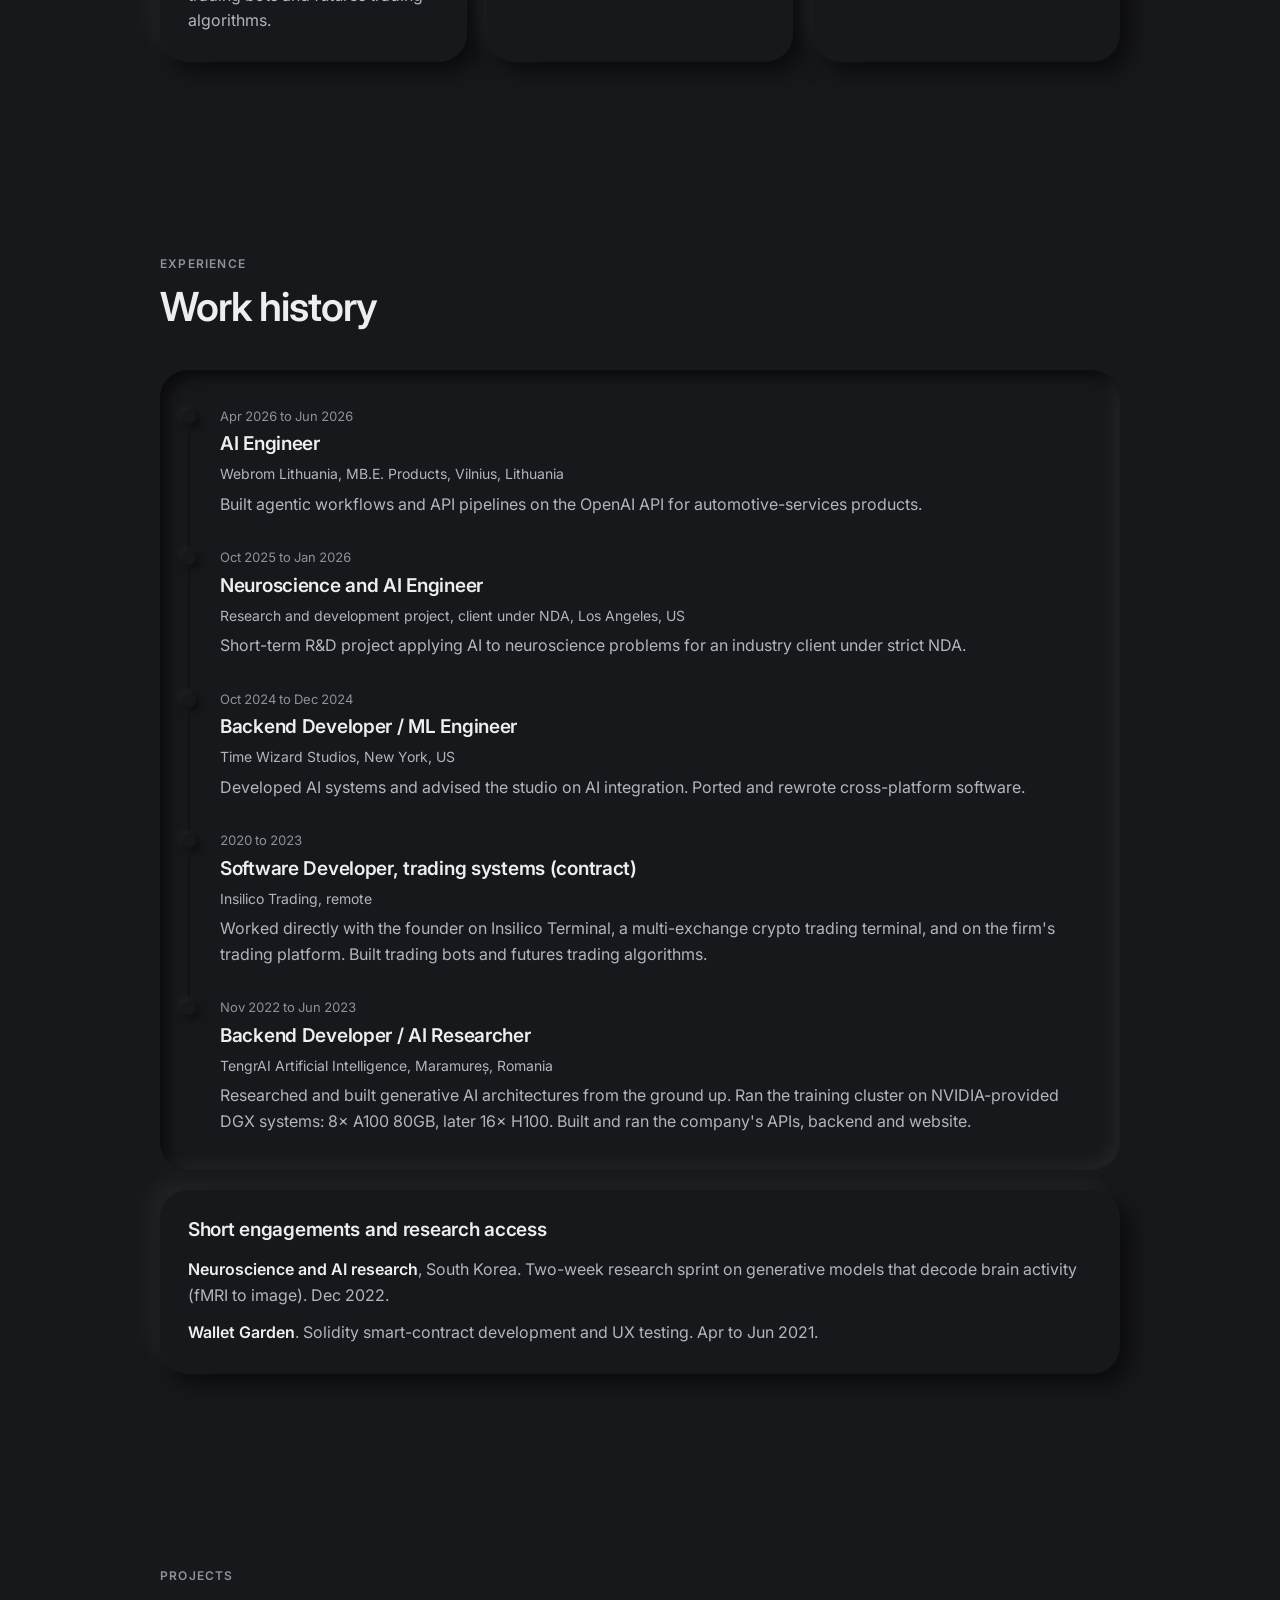
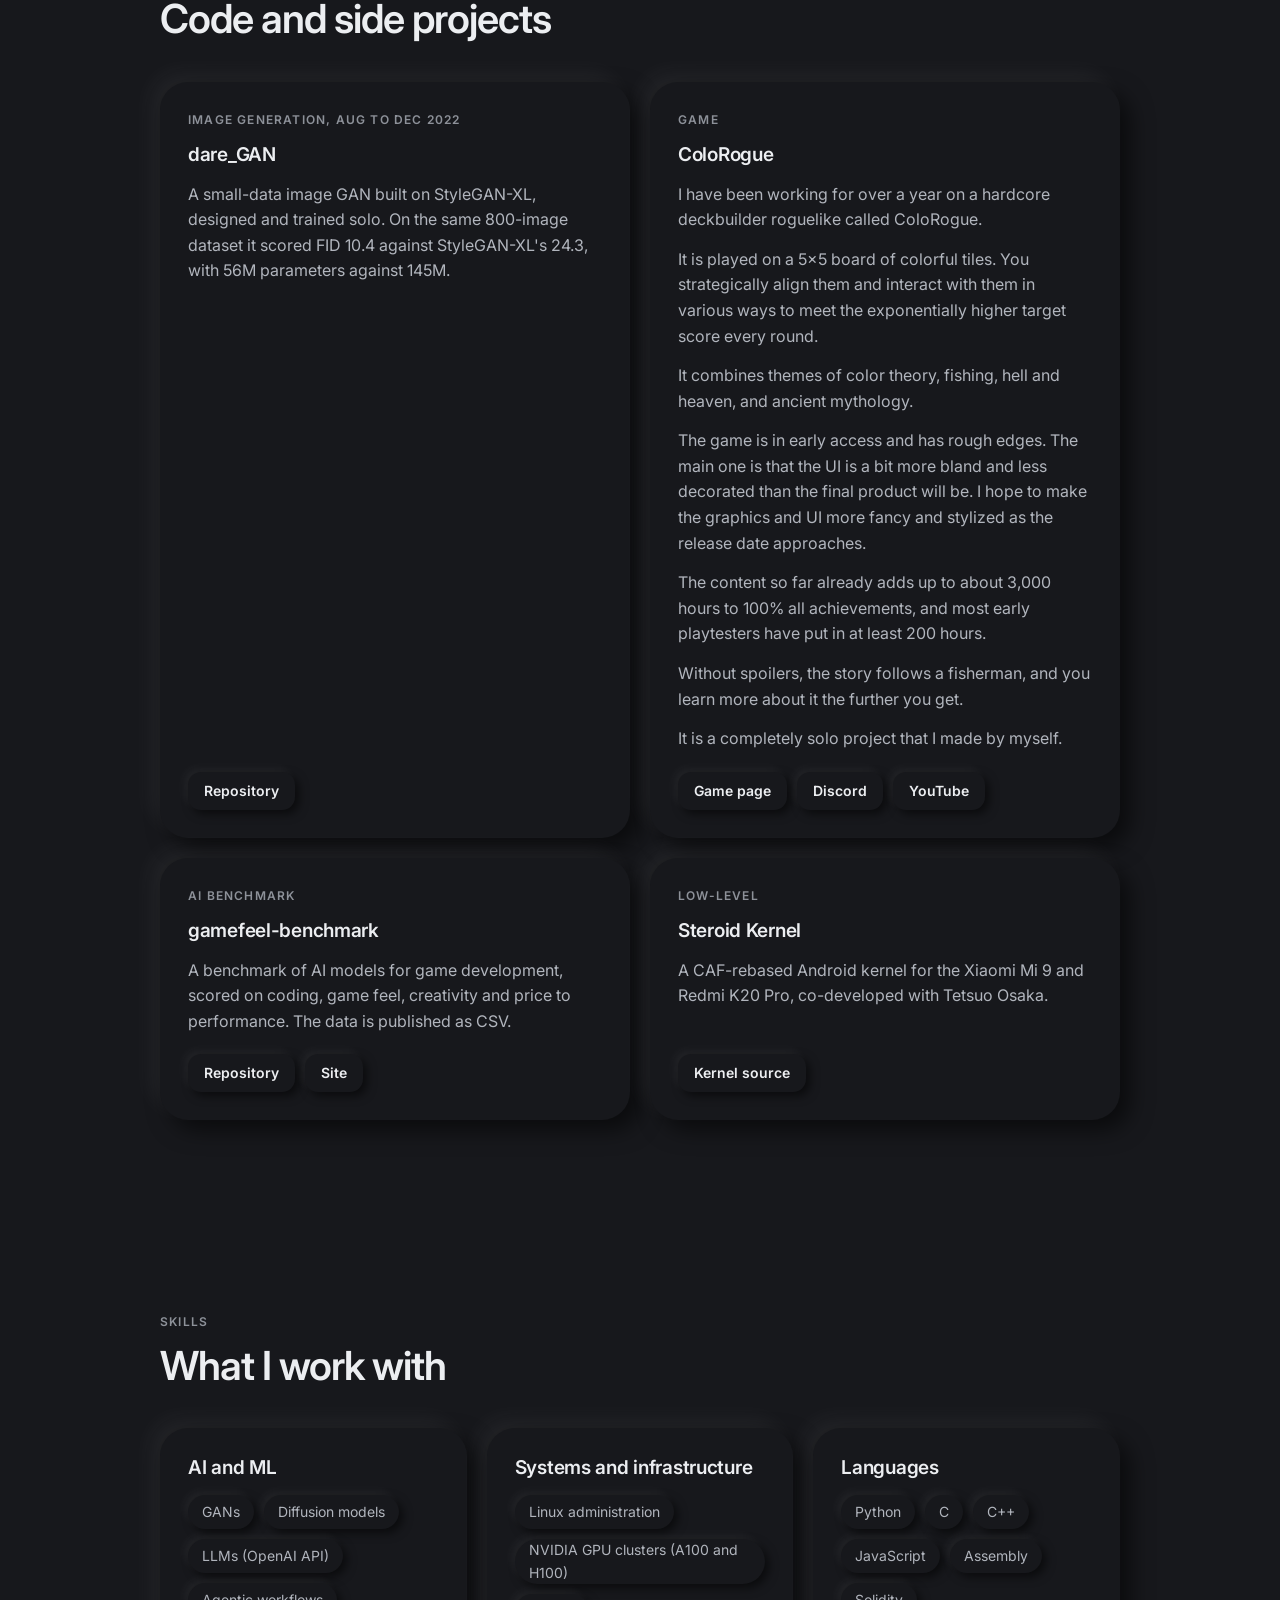
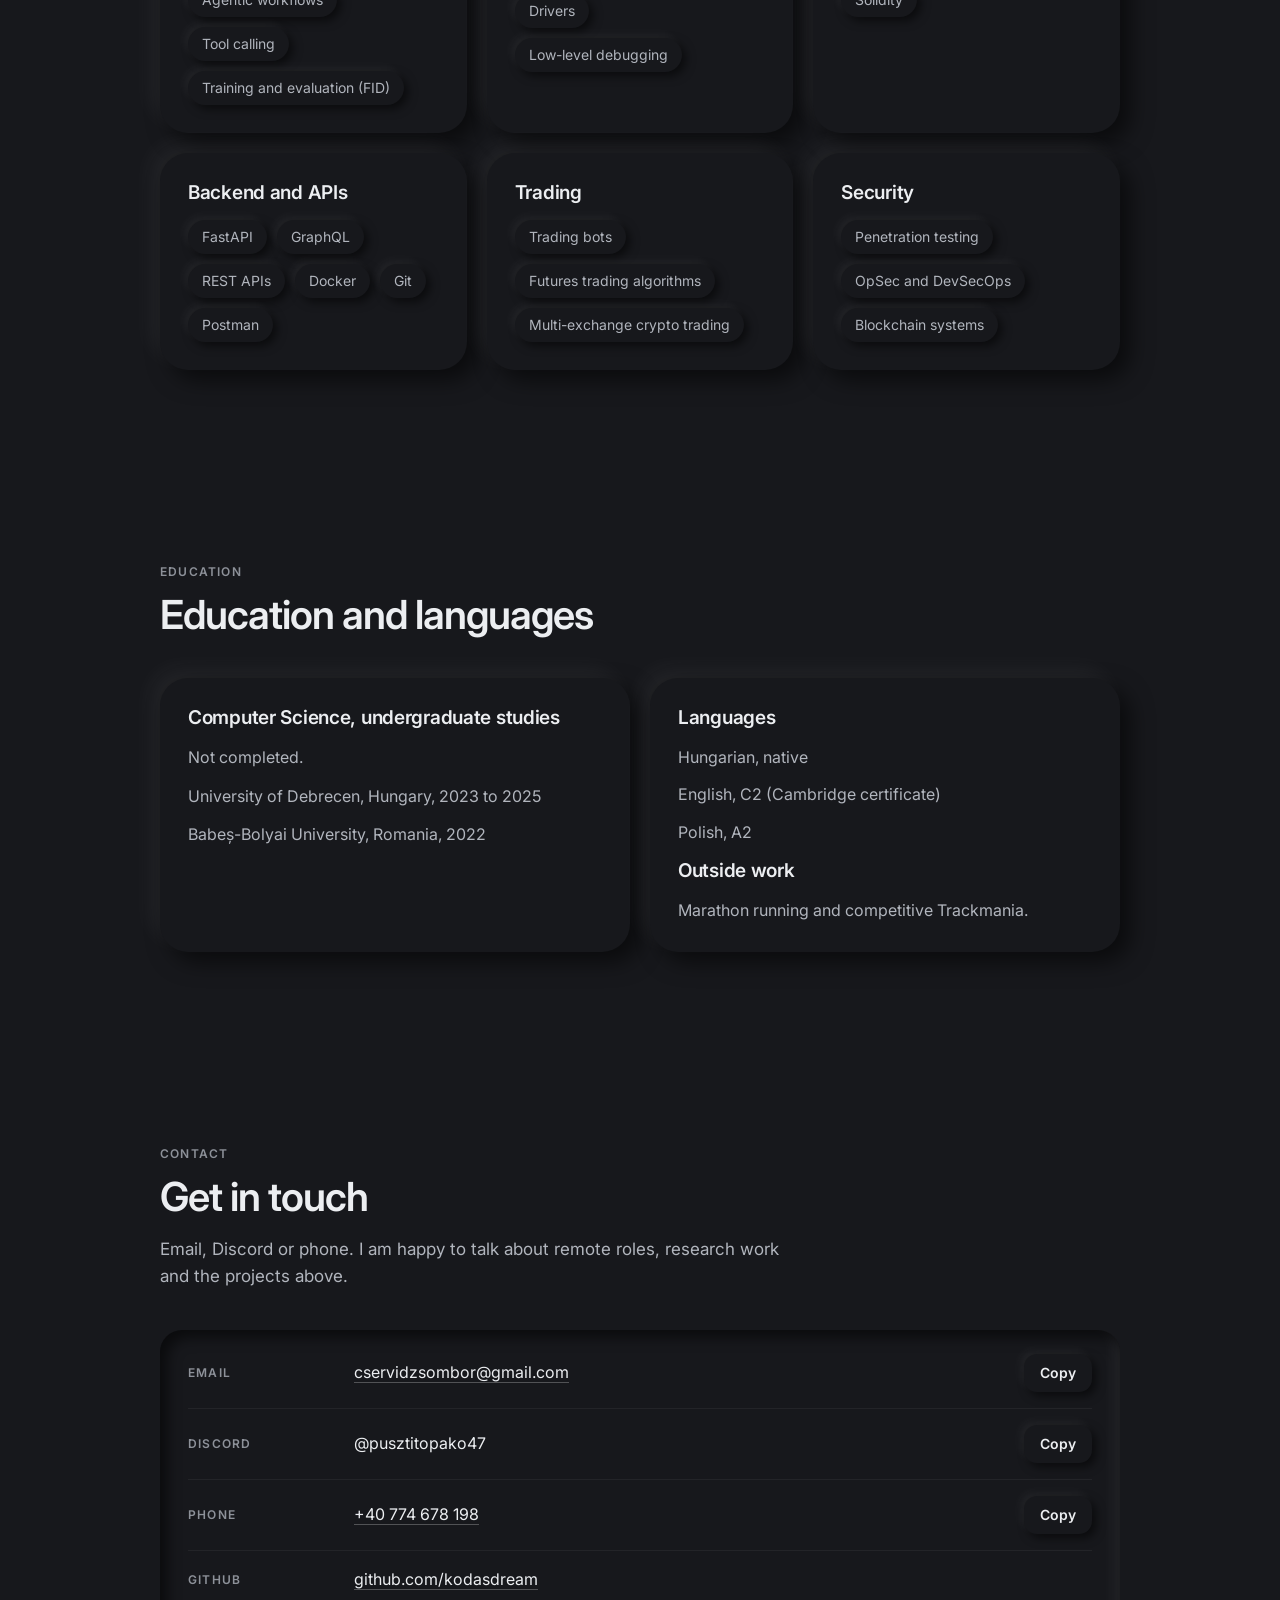
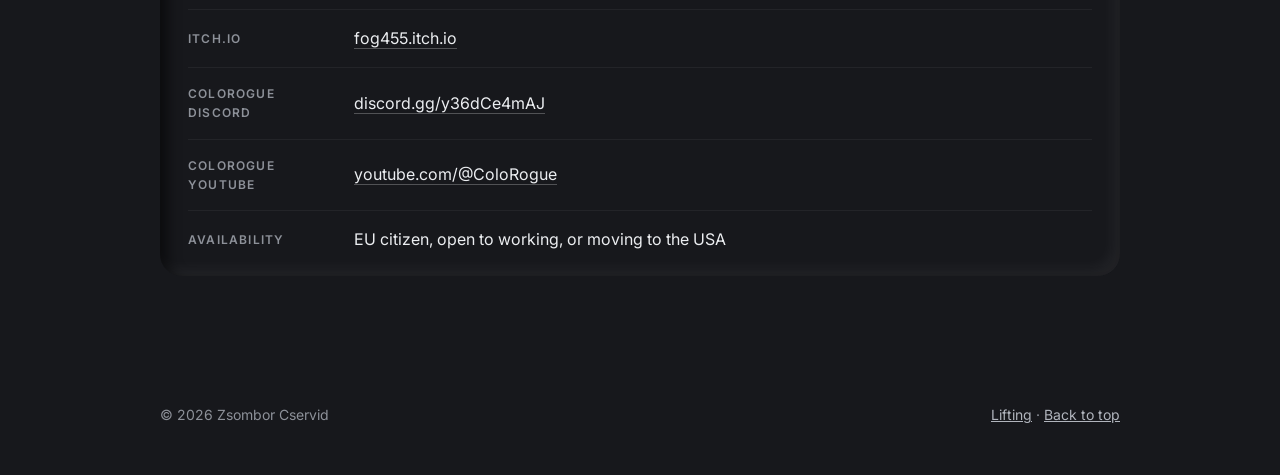
==== commit f1131acc: "Move the site under personal/ and restyle it as matte neumorphism - Root index.html only redirects t" ====
--- a/index.html
+++ b/index.html
@@ -2,418 +2,26 @@
 <html lang="en">
 <head>
   <meta charset="utf-8">
-  <meta name="viewport" content="width=device-width, initial-scale=1, viewport-fit=cover">
-  <title>Zsombor Cservid, AI engineer</title>
-  <meta name="description" content="Zsombor Cservid, AI engineer: generative models, LLM agents, GPU clusters and Linux. Achievements, work history, projects, CV and contact.">
-  <meta name="theme-color" content="#08080a">
-  <meta property="og:type" content="website">
-  <meta property="og:title" content="Zsombor Cservid, AI engineer">
-  <meta property="og:description" content="Generative models, LLM agents, GPU clusters and Linux. Achievements, projects, CV and contact.">
-  <meta property="og:url" content="https://kodasdream.github.io/">
-  <link rel="canonical" href="https://kodasdream.github.io/">
-  <link rel="icon" href="favicon.svg" type="image/svg+xml">
-  <link rel="preconnect" href="https://fonts.googleapis.com">
-  <link rel="preconnect" href="https://fonts.gstatic.com" crossorigin>
-  <link rel="stylesheet" href="https://fonts.googleapis.com/css2?family=Inter:wght@400;500;600&family=Space+Grotesk:wght@500;600;700&display=swap">
-  <link rel="stylesheet" href="assets/site.css">
+  <meta name="viewport" content="width=device-width, initial-scale=1">
+  <title>Zsombor Cservid</title>
+  <meta http-equiv="refresh" content="0; url=personal/">
+  <link rel="canonical" href="https://kodasdream.github.io/personal/">
+  <style>
+    :root { color-scheme: dark; }
+    body {
+      margin: 0;
+      min-height: 100vh;
+      display: grid;
+      place-items: center;
+      background: #17181c;
+      color: #b1b5bd;
+      font: 16px/1.6 system-ui, -apple-system, "Segoe UI", sans-serif;
+    }
+    a { color: #8cc152; }
+  </style>
 </head>
 <body>
-  <a class="skip" href="#main">Skip to content</a>
-
-  <header class="topbar">
-    <div class="wrap bar">
-      <a class="brand" href="#top">
-        <span class="monogram" aria-hidden="true">ZC</span>
-        <span class="brand-name">Zsombor Cservid</span>
-      </a>
-      <nav aria-label="Sections">
-        <a href="#achievements">Achievements</a>
-        <a href="#experience">Experience</a>
-        <a href="#projects">Projects</a>
-        <a href="#skills">Skills</a>
-        <a href="#contact">Contact</a>
-      </nav>
-    </div>
-  </header>
-
-  <main id="main" class="wrap">
-    <section class="hero raised" id="top" aria-labelledby="name">
-      <span class="screw s-tl" aria-hidden="true"></span>
-      <span class="screw s-tr" aria-hidden="true"></span>
-      <span class="screw s-bl" aria-hidden="true"></span>
-      <span class="screw s-br" aria-hidden="true"></span>
-
-      <div class="hero-copy">
-        <p class="eyebrow"><span class="led" aria-hidden="true"></span>Open to remote roles</p>
-        <h1 id="name">Zsombor Cservid</h1>
-        <p class="role">AI engineer</p>
-        <p class="lede">I work across the stack, from GPU machines up to agent APIs. I train generative models, run the hardware they need and write the code around them.</p>
-        <div class="actions">
-          <a class="key primary" href="Cservid_Zsombor_CV_AI_Engineer.pdf" download>Download CV (PDF)</a>
-          <a class="key" href="mailto:cservidzsombor@gmail.com">Email me</a>
-          <a class="key" href="https://github.com/kodasdream">GitHub</a>
-        </div>
-      </div>
-
-      <aside class="spec well" aria-label="Quick facts">
-        <p class="plate">Quick facts</p>
-        <dl>
-          <div><dt>Based in</dt><dd>Săcueni, Romania (EU)</dd></div>
-          <div><dt>Work rights</dt><dd>Hungarian citizen. No visa or sponsorship needed in the EU.</dd></div>
-          <div><dt>Languages</dt><dd>Hungarian (native), English (C2), Polish (A2)</dd></div>
-          <div><dt>Core stack</dt><dd>Python, C and C++, Linux, NVIDIA GPU clusters, REST and GraphQL APIs</dd></div>
-        </dl>
-      </aside>
-    </section>
-
-    <section class="block" id="achievements" aria-labelledby="achievements-title">
-      <header class="head">
-        <p class="kicker">Achievements</p>
-        <h2 id="achievements-title">Highlights</h2>
-      </header>
-
-      <div class="tiles">
-        <article class="tile raised wide">
-          <p class="tag">Machine learning</p>
-          <h3>A better FID than StyleGAN-XL on the same dataset</h3>
-          <p>I designed and trained dare_GAN on my own, a small-data image GAN built on StyleGAN-XL. Both were scored on the same 800-image set, and dare_GAN has 56M parameters against 145M.</p>
-          <div class="gauge well" role="img" aria-label="FID on the same 800-image set: dare_GAN 10.4, StyleGAN-XL 24.3. Lower is better.">
-            <div class="gauge-row">
-              <span class="gauge-name">dare_GAN</span>
-              <span class="meter"><i style="--w: 42.8%"></i></span>
-              <span class="gauge-value">10.4</span>
-            </div>
-            <div class="gauge-row">
-              <span class="gauge-name">StyleGAN-XL</span>
-              <span class="meter"><i class="base" style="--w: 100%"></i></span>
-              <span class="gauge-value">24.3</span>
-            </div>
-            <p class="note">FID, lower is better.</p>
-          </div>
-          <a class="text-link" href="https://github.com/kodasdream/dare_GAN">View dare_GAN on GitHub</a>
-        </article>
-
-        <article class="tile raised">
-          <p class="tag">Infrastructure</p>
-          <h3>Ran a GPU training cluster</h3>
-          <p>NVIDIA DGX systems at TengrAI: 8× A100 80GB, later 16× H100. I also ran the company's APIs, backend and website.</p>
-        </article>
-
-        <article class="tile raised">
-          <p class="tag">Trading systems</p>
-          <h3>Three years building trading software</h3>
-          <p>I worked directly with the founder of Insilico Trading on Insilico Terminal, a multi-exchange crypto trading terminal, and on the firm's trading platform. I built high-frequency bots, futures algorithms and liquidity-pool systems.</p>
-        </article>
-
-        <article class="tile raised">
-          <p class="tag">Security</p>
-          <h3>A paid penetration test in one week</h3>
-          <p>NiftyGateway, San Francisco, January 2024. Blockchain systems and websites, with OpSec and DevSecOps advice.</p>
-        </article>
-
-        <article class="tile raised">
-          <p class="tag">Research</p>
-          <h3>Research access to OpenAI models</h3>
-          <p>Safety and capability testing of OpenAI models, December 2022 to January 2024.</p>
-        </article>
-      </div>
-    </section>
-
-    <section class="block" id="experience" aria-labelledby="experience-title">
-      <header class="head">
-        <p class="kicker">Experience</p>
-        <h2 id="experience-title">Work history</h2>
-      </header>
-
-      <ol class="timeline well">
-        <li>
-          <time>Apr 2026 to Jun 2026</time>
-          <h3>AI Engineer</h3>
-          <p class="org">Webrom Lithuania (MB.E. Products), Vilnius, Lithuania</p>
-          <p>Built agentic workflows and API pipelines on the OpenAI API for automotive-services products.</p>
-        </li>
-        <li>
-          <time>Oct 2025 to Jan 2026</time>
-          <h3>Neuroscience and AI Engineer</h3>
-          <p class="org">R&amp;D project, client under NDA, Los Angeles, US</p>
-          <p>Short-term R&amp;D project applying AI to neuroscience problems for an industry client under strict NDA.</p>
-        </li>
-        <li>
-          <time>Oct 2024 to Dec 2024</time>
-          <h3>Backend Developer and ML Engineer</h3>
-          <p class="org">Time Wizard Studios, New York, US</p>
-          <p>Developed AI systems and advised the studio on AI integration. Ported and rewrote cross-platform software.</p>
-        </li>
-        <li>
-          <time>2020 to 2023</time>
-          <h3>Software Developer, trading systems (contract)</h3>
-          <p class="org">Insilico Trading, remote</p>
-          <p>Worked directly with the founder on Insilico Terminal and the firm's trading platform. Built high-frequency bots, futures algorithms and liquidity-pool systems.</p>
-        </li>
-        <li>
-          <time>Nov 2022 to Jun 2023</time>
-          <h3>Backend Developer and AI Researcher</h3>
-          <p class="org">TengrAI Artificial Intelligence, Maramureș, Romania</p>
-          <p>Researched and built generative AI architectures from the ground up. Ran the training cluster on NVIDIA DGX systems (8× A100 80GB, later 16× H100). Built and ran the company's APIs, backend and website.</p>
-        </li>
-      </ol>
-
-      <div class="card raised engagements">
-        <h3>Short engagements and research access</h3>
-        <ul class="plain">
-          <li><strong>Neuroscience and AI research</strong>, South Korea. Two-week sprint on generative models that decode brain activity (fMRI to image). Dec 2022.</li>
-          <li><strong>Wallet Garden</strong>. Solidity smart-contract development and UX testing. Apr to Jun 2021.</li>
-        </ul>
-      </div>
-    </section>
-
-    <section class="block" id="projects" aria-labelledby="projects-title">
-      <header class="head">
-        <p class="kicker">Projects</p>
-        <h2 id="projects-title">Code and side projects</h2>
-      </header>
-
-      <div class="cards">
-        <article class="card raised">
-          <p class="tag">Image generation</p>
-          <h3>dare_GAN</h3>
-          <p>A small-data image GAN built on StyleGAN-XL, aimed at game and interactive-media assets. The repository has the README, sample images and results.</p>
-          <div class="links">
-            <a class="key mini" href="https://github.com/kodasdream/dare_GAN">Repository</a>
-          </div>
-        </article>
-
-        <article class="card raised">
-          <p class="tag">Game</p>
-          <h3>ColoRogue</h3>
-          <p>I have been working for over a year on a hardcore deckbuilder roguelike called ColoRogue. It is played on a 5×5 board of colorful tiles. You align them and interact with them in various ways to meet the exponentially higher target score every round.</p>
-          <p>It combines themes of color theory, fishing, hell and heaven, and ancient mythology. It is in early access and has rough edges. The main one is the UI, which is plainer than the final version will be. The content so far adds up to about 3,000 hours to 100% all achievements. It is a completely solo project that I made by myself.</p>
-          <div class="links">
-            <a class="key mini" href="https://kodasdream.github.io/colorogue-site/">Game page</a>
-            <a class="key mini" href="https://discord.gg/y36dCe4mAJ">Discord</a>
-            <a class="key mini" href="https://www.youtube.com/@ColoRogue">YouTube</a>
-          </div>
-        </article>
-
-        <article class="card raised">
-          <p class="tag">AI benchmark</p>
-          <h3>gamefeel-benchmark</h3>
-          <p>A creativity benchmark for AI models on game development: scores and price to performance, with the data as CSV.</p>
-          <div class="links">
-            <a class="key mini" href="https://github.com/kodasdream/gamefeel-benchmark">Repository</a>
-            <a class="key mini" href="https://kodasdream.github.io/gamefeel-benchmark/">Site</a>
-          </div>
-        </article>
-
-        <article class="card raised">
-          <p class="tag">Low-level</p>
-          <h3>Steroid Kernel</h3>
-          <p>A custom Android kernel for the Xiaomi Mi 9 / Redmi K20 Pro. Co-developed with Tetsuo Osaka: all GPU overclocking and undervolting, hardware changes, plus general kernel work.</p>
-          <div class="links">
-            <a class="key mini" href="https://github.com/tetsuo55/android_kernel_xiaomi_sm8150">Kernel source</a>
-          </div>
-        </article>
-      </div>
-    </section>
-
-    <section class="block" id="skills" aria-labelledby="skills-title">
-      <header class="head">
-        <p class="kicker">Skills</p>
-        <h2 id="skills-title">What I work with</h2>
-      </header>
-
-      <div class="cards three">
-        <article class="card raised">
-          <h3>AI and ML</h3>
-          <ul class="chips">
-            <li>GANs</li>
-            <li>Diffusion models</li>
-            <li>LLMs (OpenAI API)</li>
-            <li>Agentic workflows</li>
-            <li>Tool calling</li>
-            <li>Training and evaluation (FID)</li>
-          </ul>
-        </article>
-
-        <article class="card raised">
-          <h3>Systems and infrastructure</h3>
-          <ul class="chips">
-            <li>Linux administration</li>
-            <li>Kernel and driver development</li>
-            <li>NVIDIA GPU clusters</li>
-            <li>CUDA</li>
-            <li>Low-level debugging</li>
-            <li>Docker</li>
-            <li>BSD</li>
-          </ul>
-        </article>
-
-        <article class="card raised">
-          <h3>Languages</h3>
-          <ul class="chips">
-            <li>Python</li>
-            <li>C</li>
-            <li>C++</li>
-            <li>JavaScript</li>
-            <li>Assembly</li>
-            <li>Solidity</li>
-          </ul>
-        </article>
-
-        <article class="card raised">
-          <h3>Backend and APIs</h3>
-          <ul class="chips">
-            <li>FastAPI</li>
-            <li>GraphQL</li>
-            <li>REST APIs</li>
-            <li>Postman</li>
-            <li>Git</li>
-          </ul>
-        </article>
-
-        <article class="card raised">
-          <h3>Trading</h3>
-          <ul class="chips">
-            <li>Crypto spot and futures</li>
-            <li>HFT bots</li>
-            <li>Futures algorithms</li>
-            <li>Liquidity pools</li>
-            <li>Exchange APIs</li>
-          </ul>
-        </article>
-
-        <article class="card raised">
-          <h3>Hardware and security</h3>
-          <ul class="chips">
-            <li>Building and repairing hardware</li>
-            <li>Modding hardware</li>
-            <li>Microcontrollers</li>
-            <li>Penetration testing</li>
-            <li>OpSec</li>
-          </ul>
-        </article>
-      </div>
-    </section>
-
-    <section class="block" id="education" aria-labelledby="education-title">
-      <header class="head">
-        <p class="kicker">Education</p>
-        <h2 id="education-title">Education and languages</h2>
-      </header>
-
-      <div class="split">
-        <article class="card raised">
-          <h3>Computer Science, undergraduate studies</h3>
-          <p>Not completed.</p>
-          <ul class="plain">
-            <li>University of Debrecen, Hungary, 2023 to 2025</li>
-            <li>Babeș-Bolyai University, Romania, 2022</li>
-          </ul>
-        </article>
-
-        <article class="card raised">
-          <h3>Languages</h3>
-          <ul class="plain">
-            <li>Hungarian, native</li>
-            <li>English, C2 (Cambridge certificate)</li>
-            <li>Polish, A2</li>
-          </ul>
-          <h3>Outside work</h3>
-          <p>Marathon running and competitive Trackmania.</p>
-        </article>
-      </div>
-    </section>
-
-    <section class="block" id="contact" aria-labelledby="contact-title">
-      <header class="head">
-        <p class="kicker">Contact</p>
-        <h2 id="contact-title">Get in touch</h2>
-      </header>
-      <p class="lede">Email is the quickest way to reach me. I am happy to talk about remote roles, research work and the projects above.</p>
-
-      <div class="contact raised">
-        <div class="row">
-          <span class="label">Email</span>
-          <a href="mailto:cservidzsombor@gmail.com">cservidzsombor@gmail.com</a>
-          <button class="key mini" type="button" data-copy="cservidzsombor@gmail.com">Copy</button>
-        </div>
-        <div class="row">
-          <span class="label">Discord</span>
-          <span>@pusztitopako47</span>
-          <button class="key mini" type="button" data-copy="@pusztitopako47">Copy</button>
-        </div>
-        <div class="row">
-          <span class="label">Phone</span>
-          <a href="tel:+40774678198">+40 774 678 198</a>
-          <button class="key mini" type="button" data-copy="+40 774 678 198">Copy</button>
-        </div>
-        <div class="row">
-          <span class="label">GitHub</span>
-          <a href="https://github.com/kodasdream">github.com/kodasdream</a>
-        </div>
-        <div class="row">
-          <span class="label">itch.io</span>
-          <a href="https://fog455.itch.io">fog455.itch.io</a>
-        </div>
-        <div class="row">
-          <span class="label">ColoRogue Discord</span>
-          <a href="https://discord.gg/y36dCe4mAJ">discord.gg/y36dCe4mAJ</a>
-        </div>
-        <div class="row">
-          <span class="label">ColoRogue YouTube</span>
-          <a href="https://www.youtube.com/@ColoRogue">youtube.com/@ColoRogue</a>
-        </div>
-        <div class="row">
-          <span class="label">Based in</span>
-          <span>Săcueni, Romania (EU)</span>
-        </div>
-      </div>
-    </section>
-  </main>
-
-  <footer class="wrap foot">
-    <p>© 2026 Zsombor Cservid</p>
-    <p><a href="lifting/">Lifting</a> · <a href="#top">Back to top</a></p>
-  </footer>
-
-  <script>
-    // Copy buttons. If the browser refuses clipboard access, select the value instead.
-    document.querySelectorAll('[data-copy]').forEach((button) => {
-      const label = button.textContent;
-      button.addEventListener('click', async () => {
-        try {
-          await navigator.clipboard.writeText(button.dataset.copy);
-          button.textContent = 'Copied';
-        } catch {
-          const range = document.createRange();
-          range.selectNodeContents(button.previousElementSibling);
-          const selection = window.getSelection();
-          selection.removeAllRanges();
-          selection.addRange(range);
-          button.textContent = 'Selected';
-        }
-        setTimeout(() => { button.textContent = label; }, 1600);
-      });
-    });
-
-    // Highlight the section in view in the top bar.
-    const links = [...document.querySelectorAll('.topbar nav a')];
-    const observer = new IntersectionObserver((entries) => {
-      entries.forEach((entry) => {
-        if (!entry.isIntersecting) return;
-        links.forEach((link) => {
-          if (link.getAttribute('href') === '#' + entry.target.id) {
-            link.setAttribute('aria-current', 'true');
-          } else {
-            link.removeAttribute('aria-current');
-          }
-        });
-      });
-    }, { rootMargin: '-45% 0px -50% 0px' });
-    links.forEach((link) => {
-      const section = document.querySelector(link.getAttribute('href'));
-      if (section) observer.observe(section);
-    });
-  </script>
+  <p>This site has moved to <a href="personal/">kodasdream.github.io/personal/</a></p>
+  <script>location.replace('personal/');</script>
 </body>
 </html>
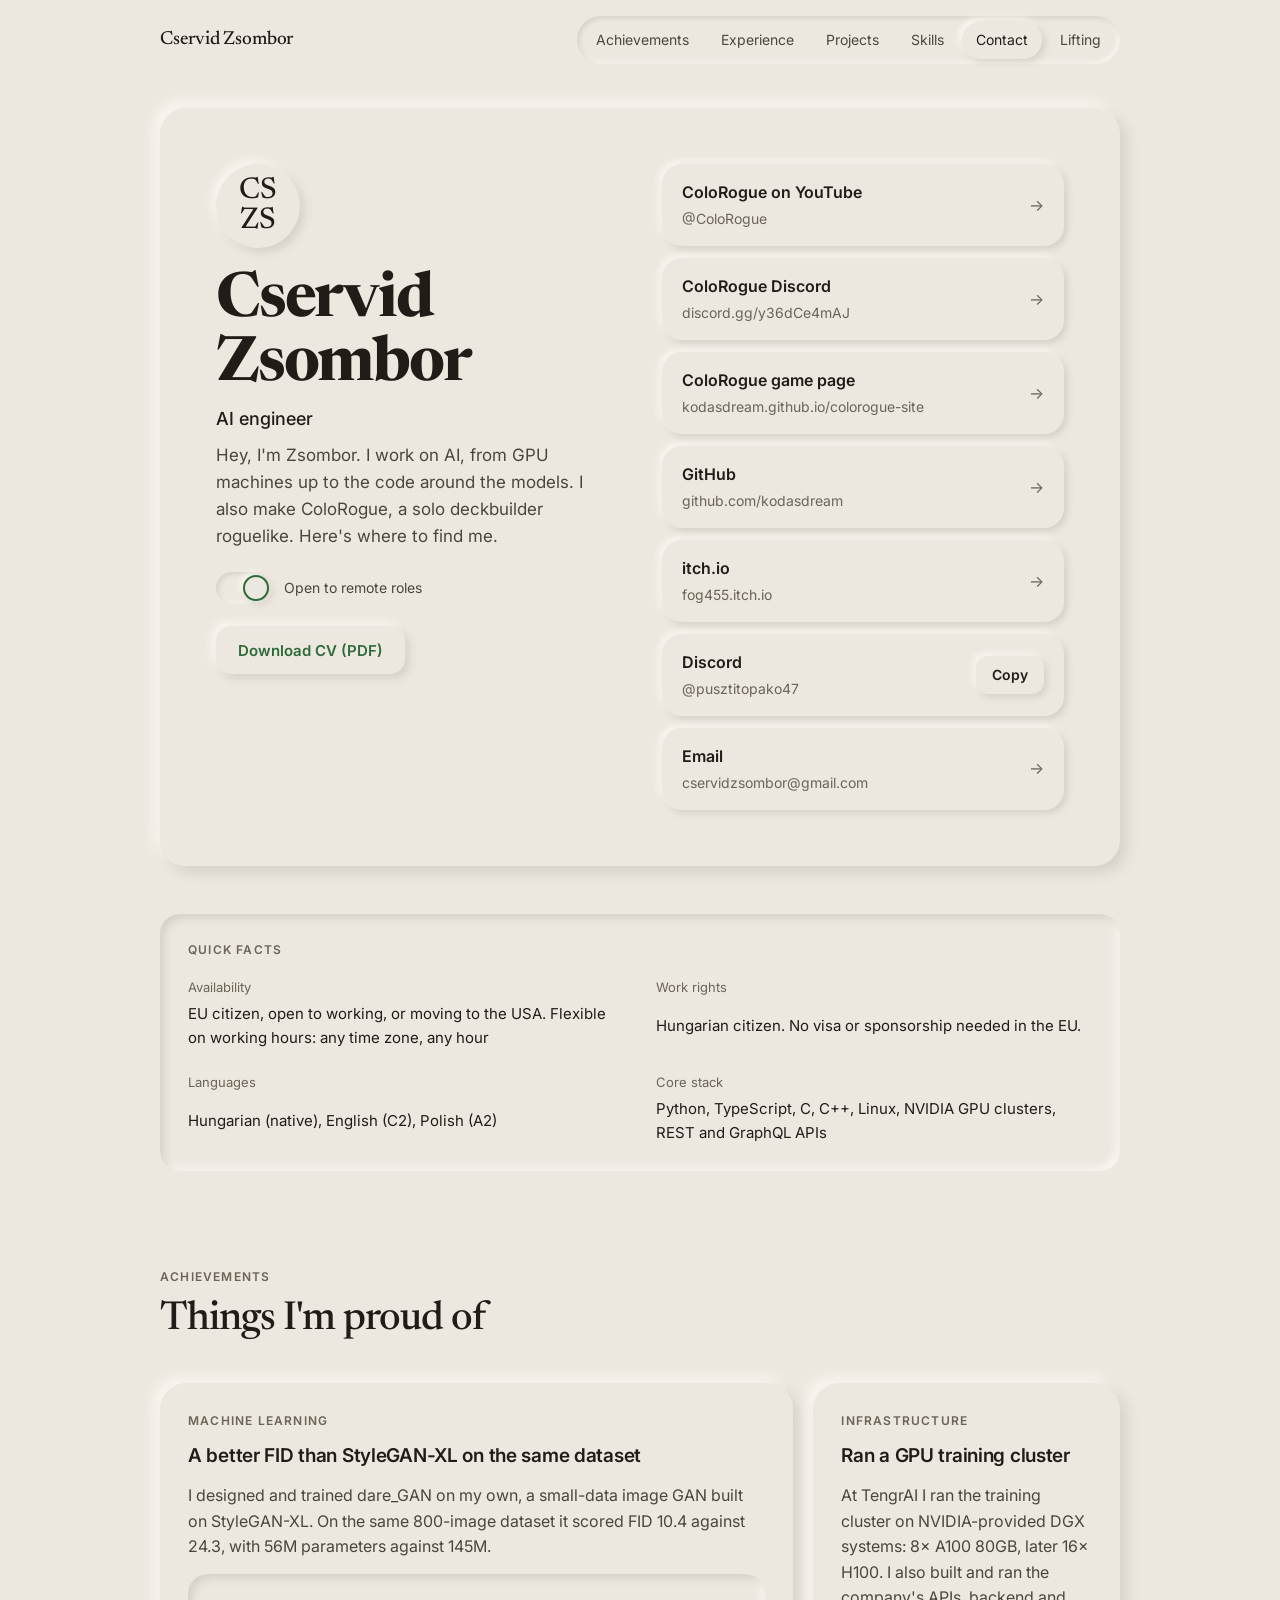
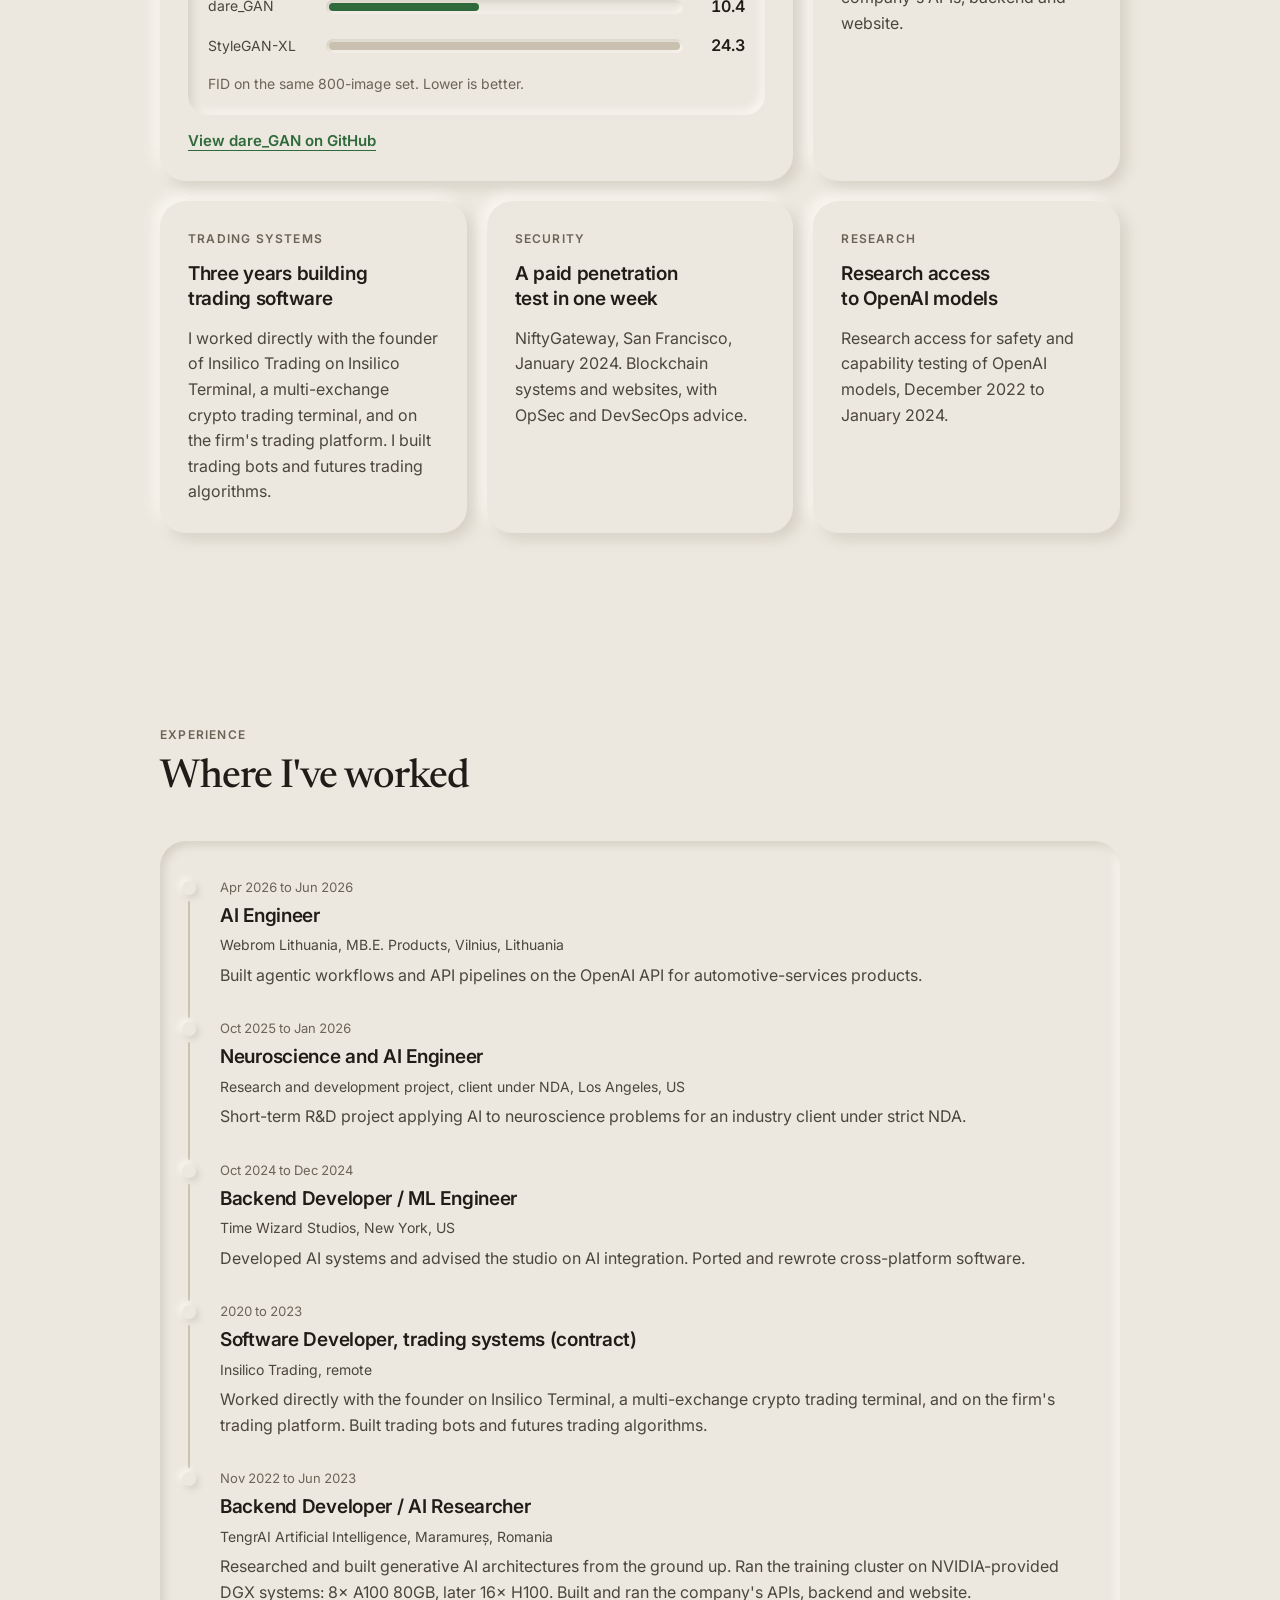
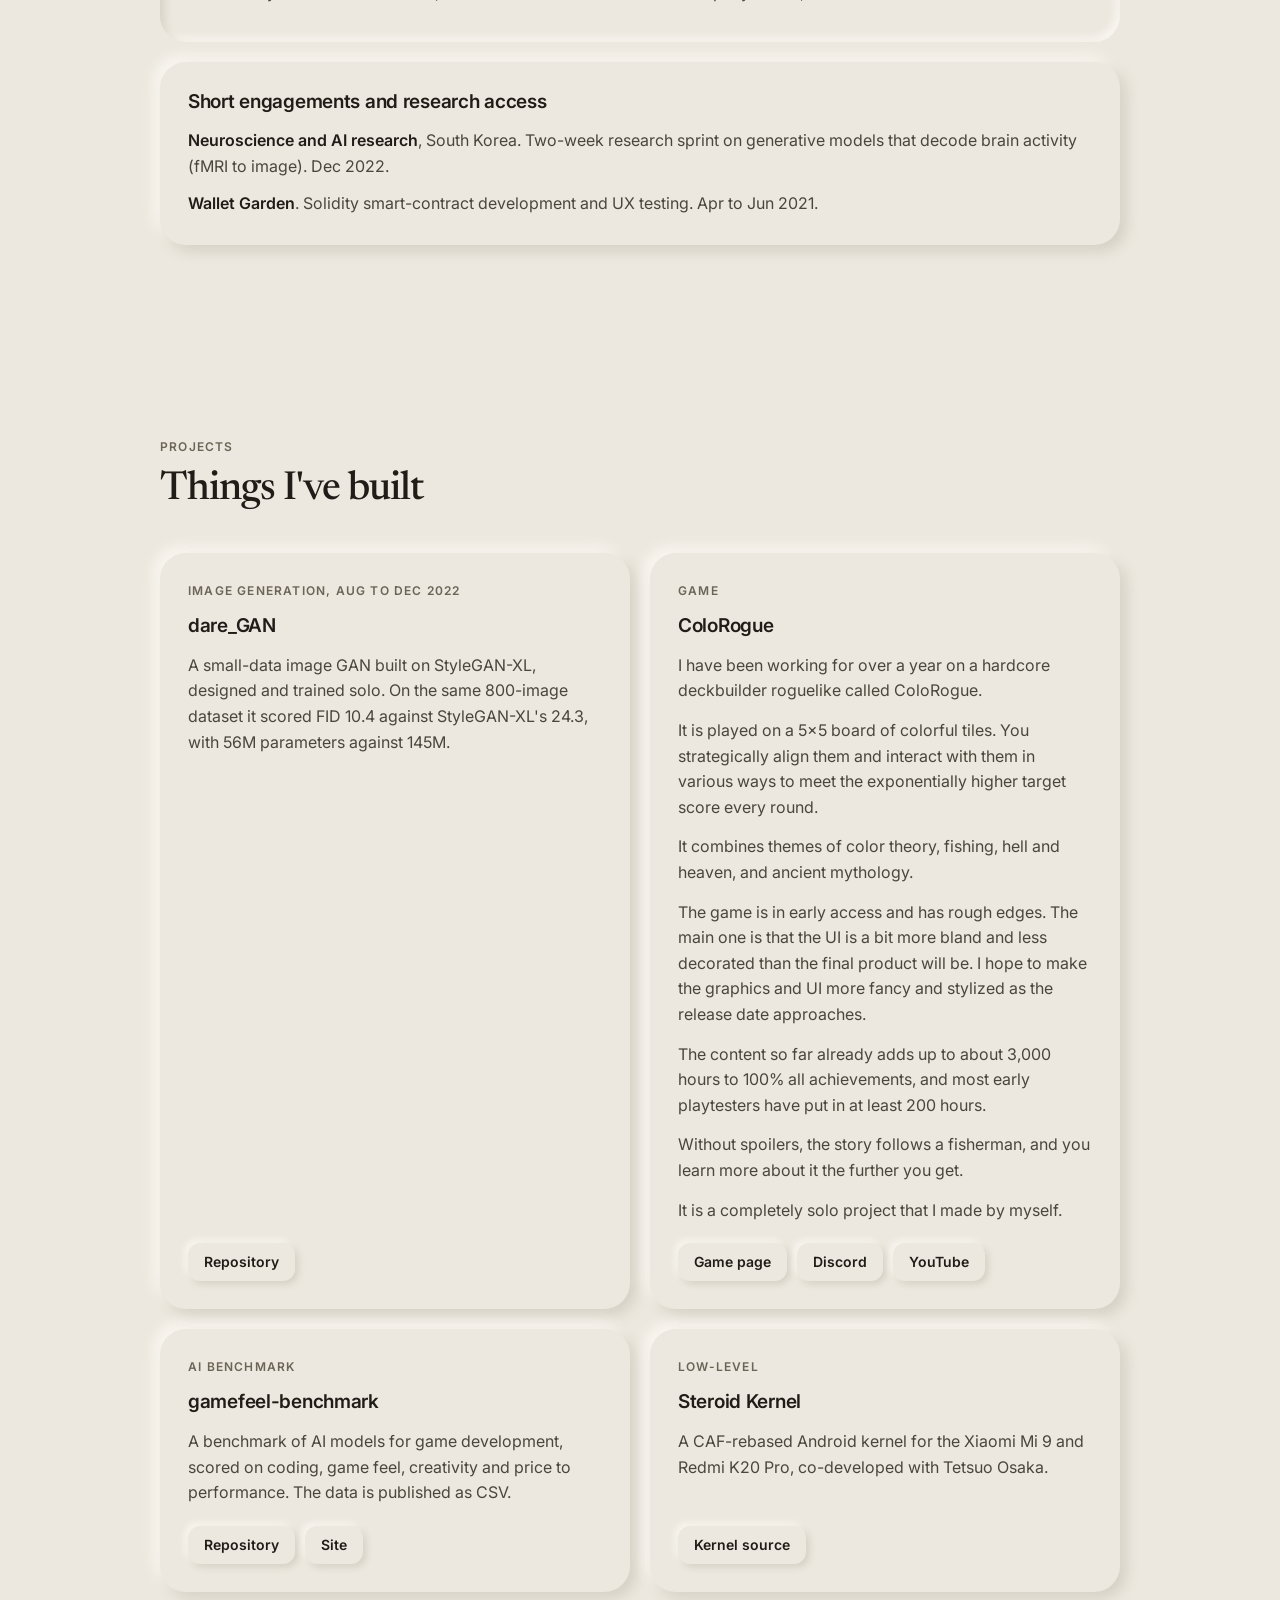
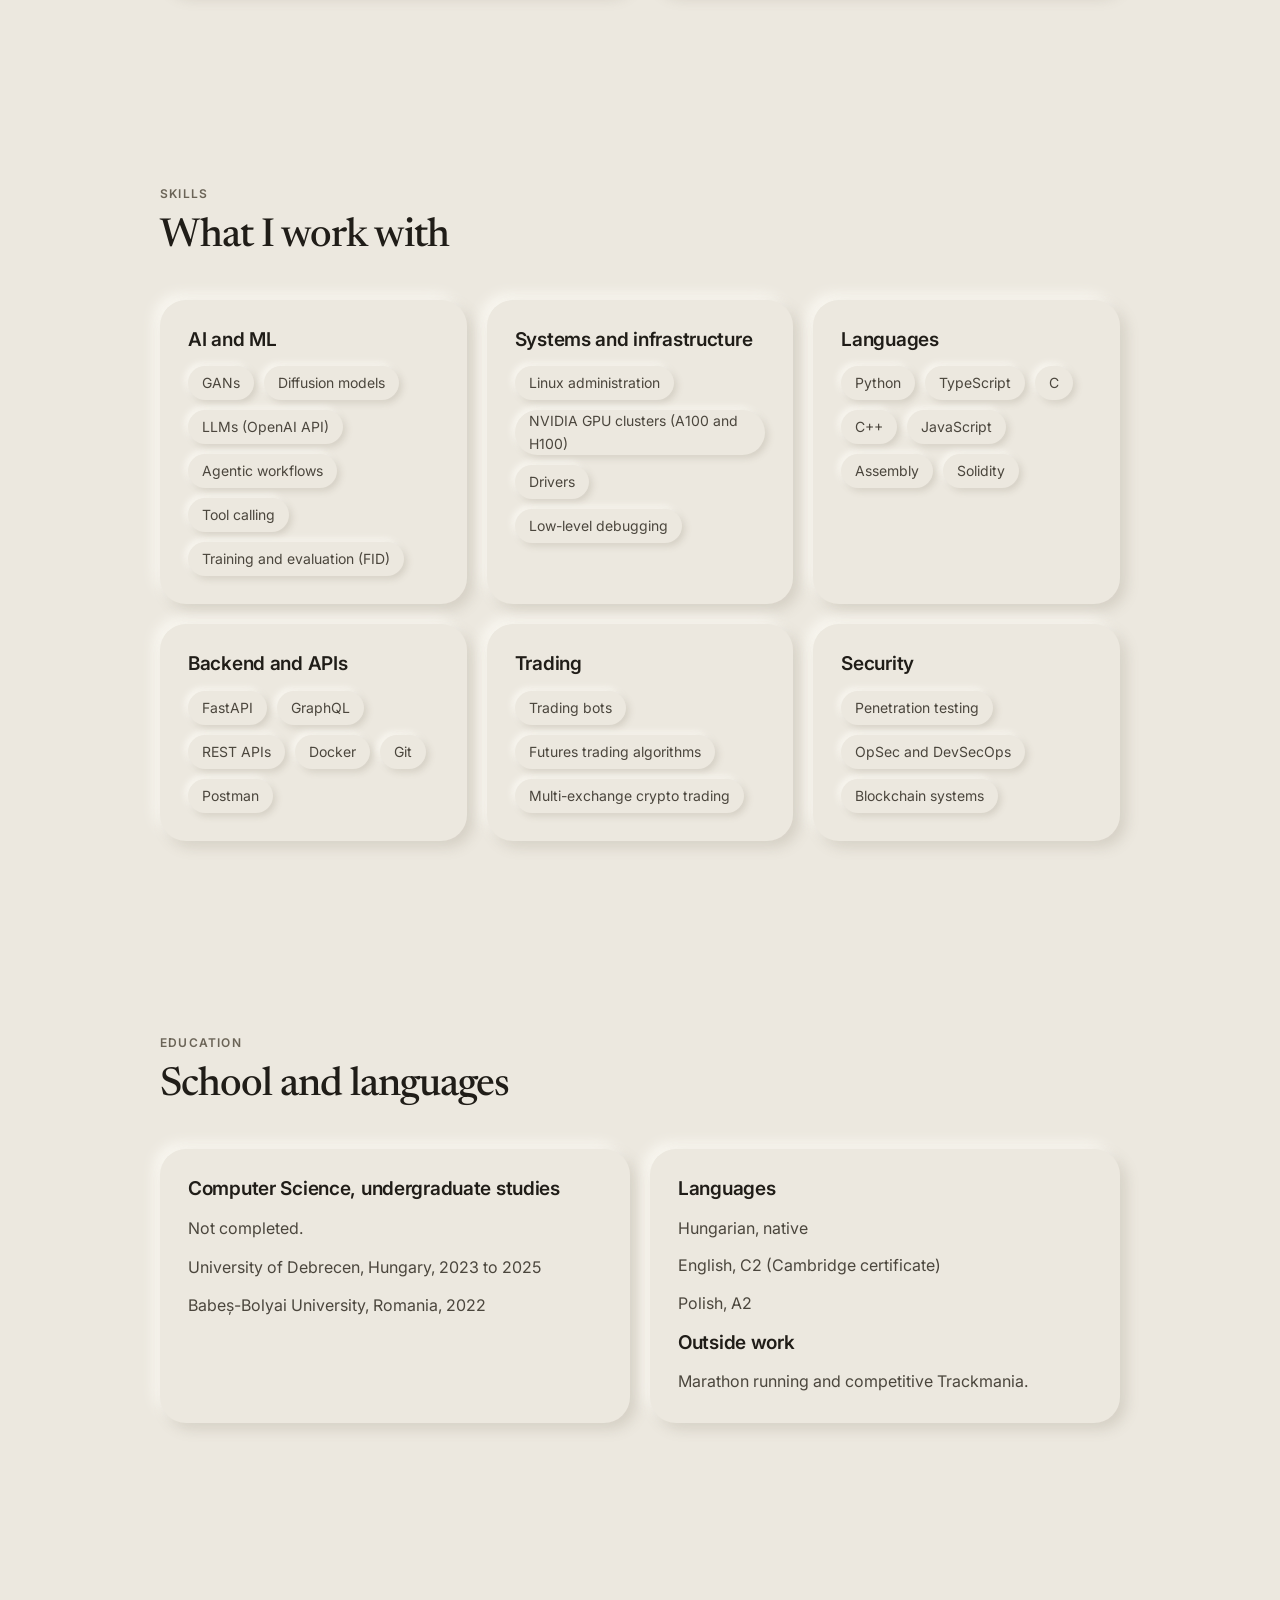
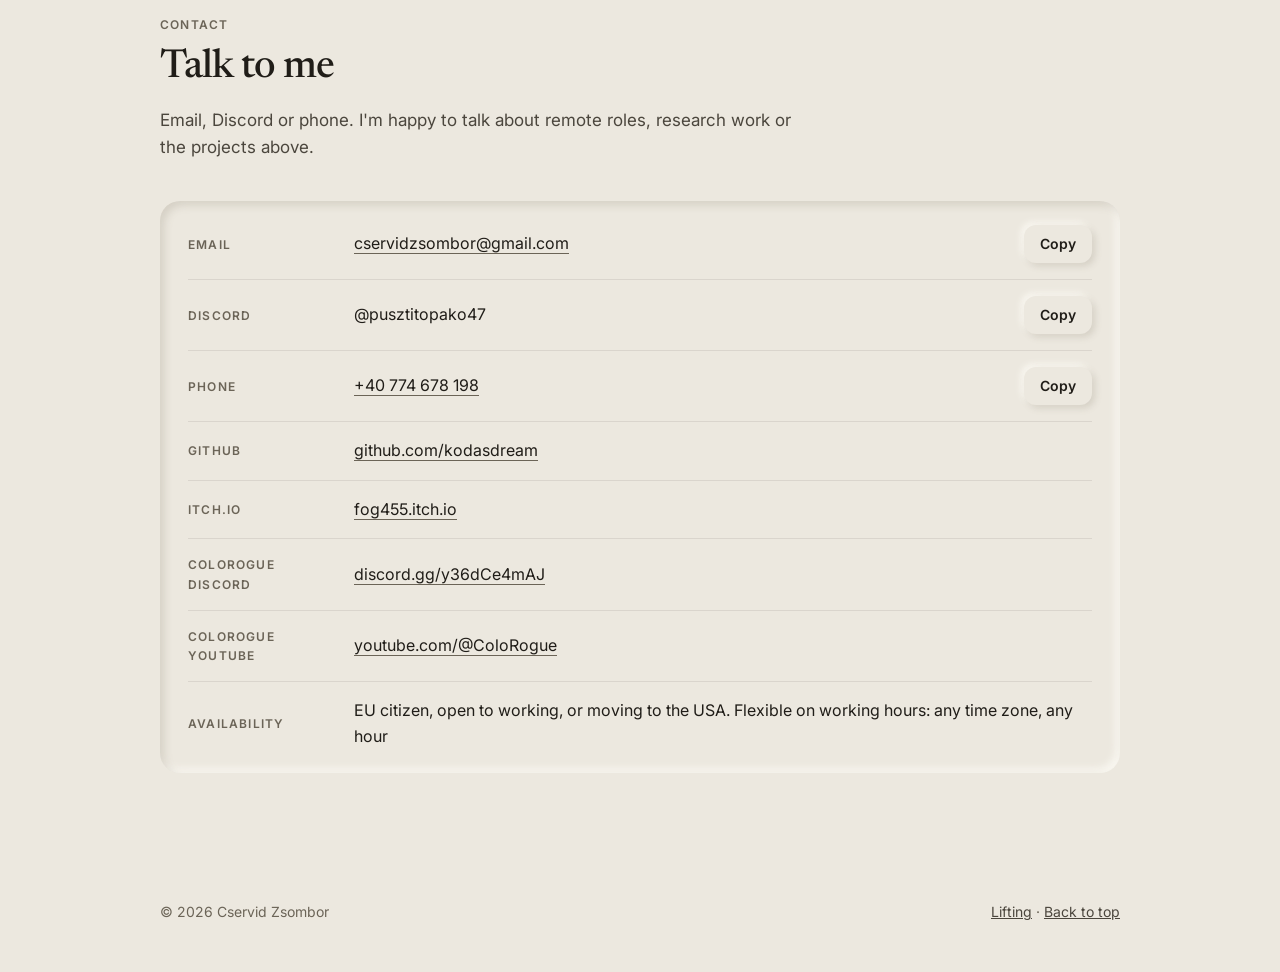
==== commit 23d23a7d: "Use Hungarian name order: Cservid Zsombor" ====
--- a/index.html
+++ b/index.html
@@ -3,7 +3,7 @@
 <head>
   <meta charset="utf-8">
   <meta name="viewport" content="width=device-width, initial-scale=1">
-  <title>Zsombor Cservid</title>
+  <title>Cservid Zsombor</title>
   <meta http-equiv="refresh" content="0; url=personal/">
   <link rel="canonical" href="https://kodasdream.github.io/personal/">
   <style>
